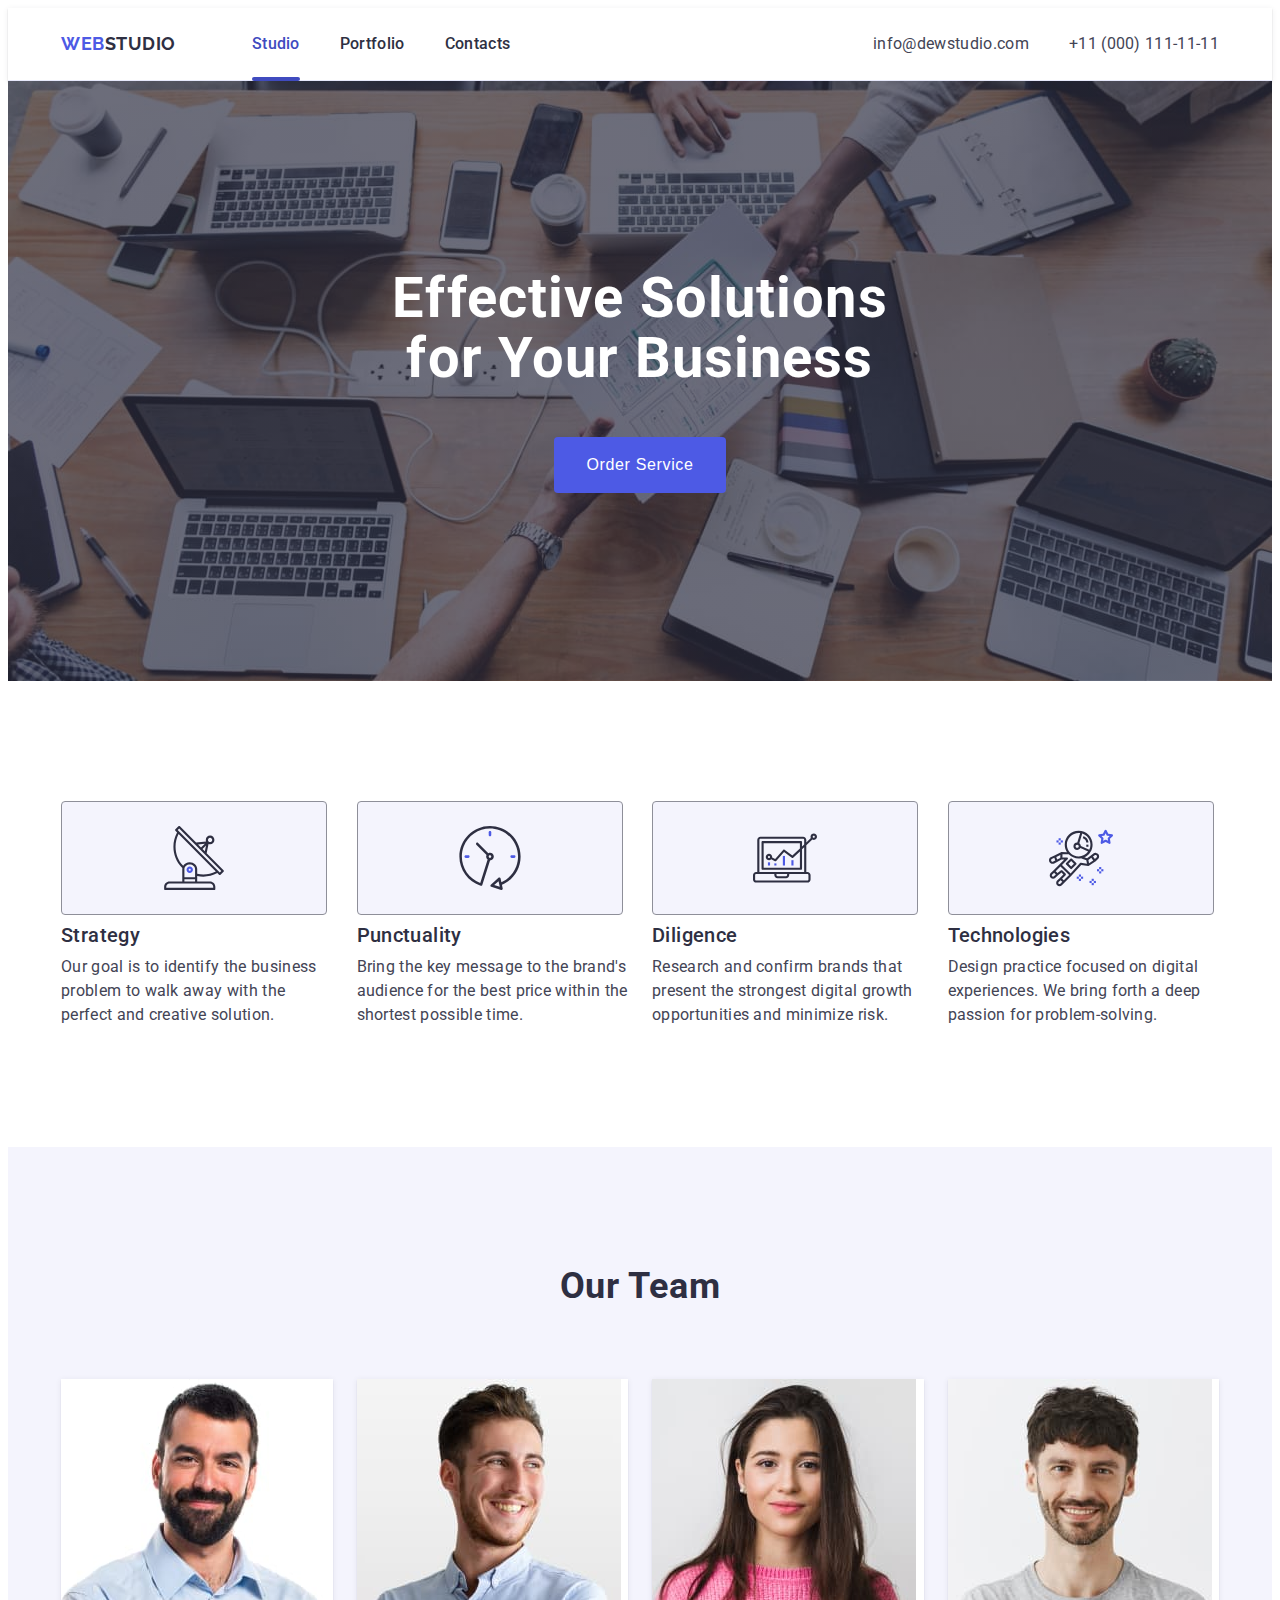
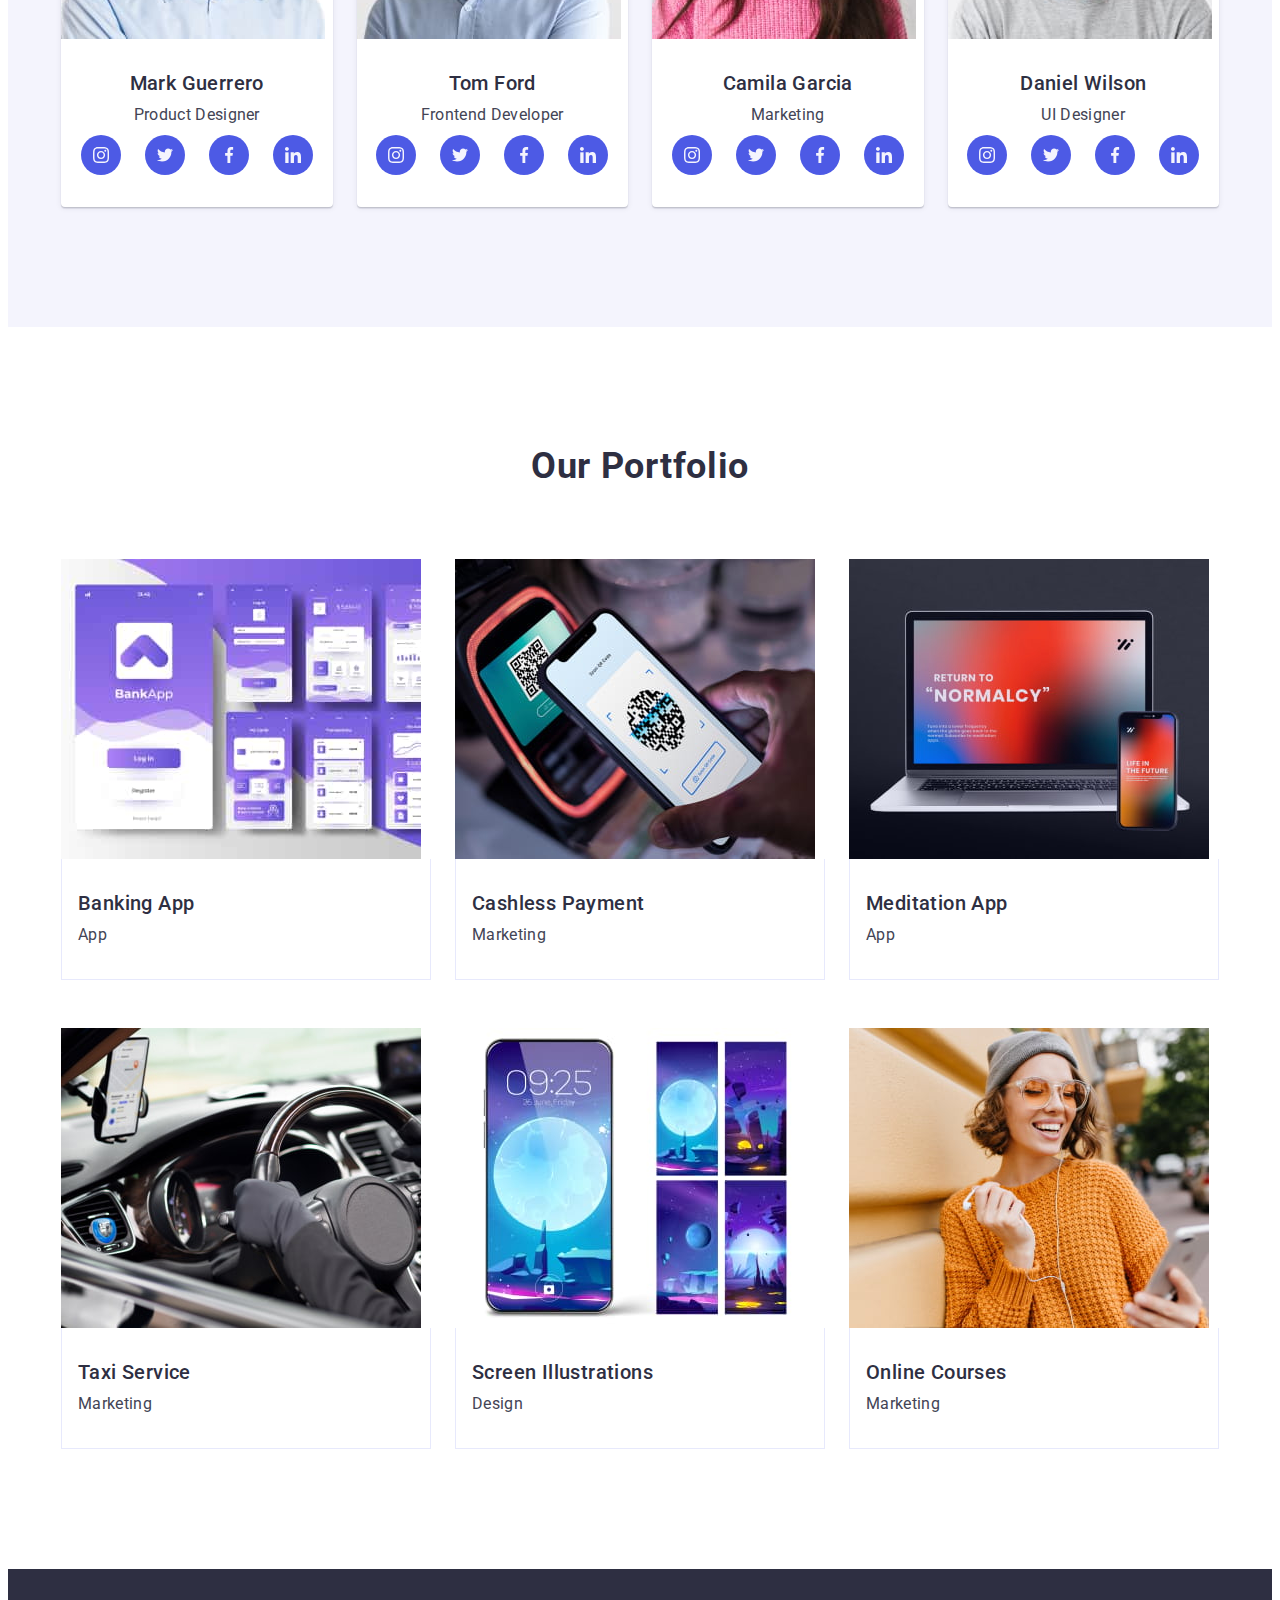
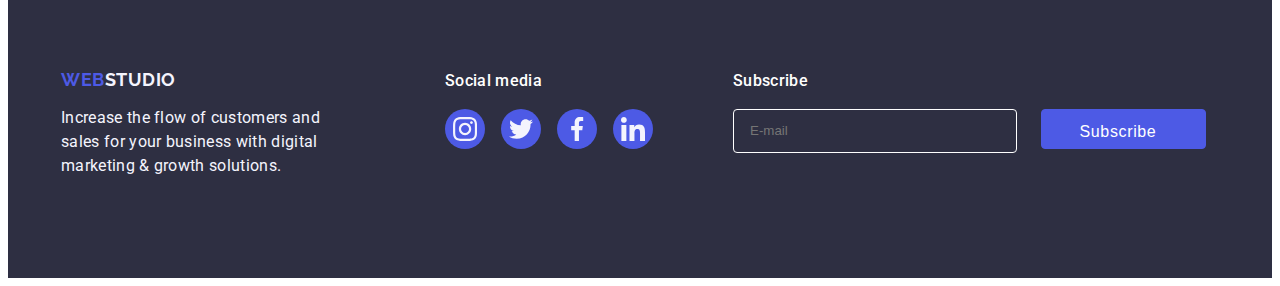
==== index.html @ d3259b43 "next commit" ====
<!DOCTYPE html>
<html lang="en">
  <head>
    <meta charset="UTF-8" />
    <meta name="viewport" content="width=device-width, initial-scale=1.0" />
    <title>goit-markup-hw-05</title>
    <link
      rel="stylesheet"
      href="https://cdnjs.cloudflare.com/ajax/libs/modern-normalize/3.0.0/modern-normalize.min.css"
      integrity="sha512-3axTZ/bKFZH5/qLFTl4U+mDbBDFW+5QO5L7D1HnOhlhJbcNDIVJxoNm6It77g0eUdzfKZlHirayqRC2qJaAOJw=="
      crossorigin="anonymous"
      referrerpolicy="no-referrer"
    />
    <link rel="stylesheet" href="./css/styles.css" />
    <link rel="preconnect" href="https://fonts.googleapis.com" />
    <link rel="preconnect" href="https://fonts.gstatic.com" crossorigin />
    <link
      href="https://fonts.googleapis.com/css2?family=Raleway:wght@700&family=Roboto:wght@400;500;700&display=swap"
      rel="stylesheet"
    />
  </head>
  <body>
    <!-- OPEN PAGE HEADER -->
    <header class="page-header">
      <div class="container header-container">
        <nav class="page-nav">
          <a class="logo header-logo" href="./index.html"
            >Web<span class="color-logo">Studio</span></a
          >
          <ul class="menu">
            <li class="menu-item">
              <a class="menu-link current" href="./index.html">Studio</a>
            </li>
            <li class="menu-item">
              <a class="menu-link" href="">Portfolio</a>
            </li>
            <li class="menu-item">
              <a class="menu-link" href="">Contacts</a>
            </li>
          </ul>
        </nav>
        <address class="page-contacts">
          <ul class="contacts-list">
            <li class="contact-item">
              <a class="contact-link" href="mailto:info@dewstudio.com"
                >info@dewstudio.com</a
              >
            </li>
            <li class="contact-item">
              <a class="contact-link" href="tel:+110001111111"
                >+11 (000) 111-11-11</a
              >
            </li>
          </ul>
        </address>
      </div>
    </header>
    <!-- CLOSE PAGE HEADER -->
    <main>
      <!-- OPEN HERO SECTION -->
      <section class="hero-section">
        <div class="container">
          <h1 class="main-title">Effective Solutions for Your Business</h1>
          <button type="button" class="order-button">Order Service</button>
        </div>
      </section>
      <!-- CLOSE HERO SECTION -->
      <!-- OPEN BENEFITS SECTION -->
      <section class="benefits-section">
        <div class="container benefits-container">
          <h2 class="section-title visually-hidden">Our Benefits</h2>
          <ul class="benefits-list">
            <li class="benefits-list-item">
              <div class="icon-box">
                <svg class="benefits-icon" width="64" height="64">
                  <use href="./images/icons.svg#icon-antenna-1"></use>
                </svg>
              </div>
              <h3 class="benefits-list-title">Strategy</h3>
              <p class="benefits-list-text">
                Our goal is to identify the business problem to walk away with
                the perfect and creative solution.
              </p>
            </li>
            <li class="benefits-list-item">
              <div class="icon-box">
                <svg class="benefits-icon" width="64" height="64">
                  <use href="./images/icons.svg#icon-clock-1"></use>
                </svg>
              </div>
              <h3 class="benefits-list-title">Punctuality</h3>
              <p class="benefits-list-text">
                Bring the key message to the brand's audience for the best price
                within the shortest possible time.
              </p>
            </li>
            <li class="benefits-list-item">
              <div class="icon-box">
                <svg class="benefits-icon" width="64" height="64">
                  <use href="./images/icons.svg#icon-diagram-1"></use>
                </svg>
              </div>
              <h3 class="benefits-list-title">Diligence</h3>
              <p class="benefits-list-text">
                Research and confirm brands that present the strongest digital
                growth opportunities and minimize risk.
              </p>
            </li>
            <li class="benefits-list-item">
              <div class="icon-box">
                <svg class="benefits-icon" width="64" height="64">
                  <use href="./images/icons.svg#icon-astronaut-1"></use>
                </svg>
              </div>
              <h3 class="benefits-list-title">Technologies</h3>
              <p class="benefits-list-text">
                Design practice focused on digital experiences. We bring forth a
                deep passion for problem-solving.
              </p>
            </li>
          </ul>
        </div>
      </section>
      <!-- CLOSE BENEFITS SECTION -->
      <!-- OPEN TEAM SECTION -->
      <section class="team-section">
        <div class="container">
          <h2 class="section-title team-section-title">Our Team</h2>
          <ul class="team-member-list">
            <li class="team-member-item">
              <img
                class="team-member-photo"
                src="./images/team/mark-guerrero.jpg"
                width="264"
                height="260"
                alt="Mark Guerrero - Product Designer"
              />
              <div class="team-member-card">
                <h3 class="team-member-name">Mark Guerrero</h3>
                <p class="team-member-description">Product Designer</p>
                <ul class="social-list">
                  <li class="social-list-item">
                    <a class="social-list-link" href="">
                      <svg class="icon" width="16" height="16">
                        <use href="./images/icons.svg#icon-instagram-2"></use>
                      </svg>
                    </a>
                  </li>
                  <li class="social-list-item">
                    <a class="social-list-link" href="">
                      <svg class="icon" width="16" height="16">
                        <use href="./images/icons.svg#icon-twitter-1"></use>
                      </svg>
                    </a>
                  </li>
                  <li class="social-list-item">
                    <a class="social-list-link" href="">
                      <svg class="icon" width="16" height="16">
                        <use href="./images/icons.svg#icon-facebook-1"></use>
                      </svg>
                    </a>
                  </li>
                  <li class="social-list-item">
                    <a class="social-list-link" href="">
                      <svg class="icon" width="16" height="16">
                        <use href="./images/icons.svg#icon-linkedin-1"></use>
                      </svg>
                    </a>
                  </li>
                </ul>
              </div>
            </li>
            <li class="team-member-item">
              <img
                class="team-member-photo"
                src="./images/team/tom-ford.jpg"
                width="264"
                height="260"
                alt="Tom Ford - Frontend Developer"
              />
              <div class="team-member-card">
                <h3 class="team-member-name">Tom Ford</h3>
                <p class="team-member-description">Frontend Developer</p>
                <ul class="social-list">
                  <li class="social-list-item">
                    <a class="social-list-link" href="">
                      <svg class="icon" width="16" height="16">
                        <use href="./images/icons.svg#icon-instagram-2"></use>
                      </svg>
                    </a>
                  </li>
                  <li class="social-list-item">
                    <a class="social-list-link" href="">
                      <svg class="icon" width="16" height="16">
                        <use href="./images/icons.svg#icon-twitter-1"></use>
                      </svg>
                    </a>
                  </li>
                  <li class="social-list-item">
                    <a class="social-list-link" href="">
                      <svg class="icon" width="16" height="16">
                        <use href="./images/icons.svg#icon-facebook-1"></use>
                      </svg>
                    </a>
                  </li>
                  <li class="social-list-item">
                    <a class="social-list-link" href="">
                      <svg class="icon" width="16" height="16">
                        <use href="./images/icons.svg#icon-linkedin-1"></use>
                      </svg>
                    </a>
                  </li>
                </ul>
              </div>
            </li>
            <li class="team-member-item">
              <img
                class="team-member-photo"
                src="./images/team/camila-garcia.jpg"
                width="264"
                height="260"
                alt="Camila Garcia - Marketing"
              />
              <div class="team-member-card">
                <h3 class="team-member-name">Camila Garcia</h3>
                <p class="team-member-description">Marketing</p>
                <ul class="social-list">
                  <li class="social-list-item">
                    <a class="social-list-link" href="">
                      <svg class="icon" width="16" height="16">
                        <use href="./images/icons.svg#icon-instagram-2"></use>
                      </svg>
                    </a>
                  </li>
                  <li class="social-list-item">
                    <a class="social-list-link" href="">
                      <svg class="icon" width="16" height="16">
                        <use href="./images/icons.svg#icon-twitter-1"></use>
                      </svg>
                    </a>
                  </li>
                  <li class="social-list-item">
                    <a class="social-list-link" href="">
                      <svg class="icon" width="16" height="16">
                        <use href="./images/icons.svg#icon-facebook-1"></use>
                      </svg>
                    </a>
                  </li>
                  <li class="social-list-item">
                    <a class="social-list-link" href="">
                      <svg class="icon" width="16" height="16">
                        <use href="./images/icons.svg#icon-linkedin-1"></use>
                      </svg>
                    </a>
                  </li>
                </ul>
              </div>
            </li>
            <li class="team-member-item">
              <img
                class="team-member-photo"
                src="./images/team/daniel-wilson.jpg"
                width="264"
                height="260"
                alt="Daniel Wilson - UI Designer"
              />
              <div class="team-member-card">
                <h3 class="team-member-name">Daniel Wilson</h3>
                <p class="team-member-description">UI Designer</p>
                <ul class="social-list">
                  <li class="social-list-item">
                    <a class="social-list-link" href="">
                      <svg class="icon" width="16" height="16">
                        <use href="./images/icons.svg#icon-instagram-2"></use>
                      </svg>
                    </a>
                  </li>
                  <li class="social-list-item">
                    <a class="social-list-link" href="">
                      <svg class="icon" width="16" height="16">
                        <use href="./images/icons.svg#icon-twitter-1"></use>
                      </svg>
                    </a>
                  </li>
                  <li class="social-list-item">
                    <a class="social-list-link" href="">
                      <svg class="icon" width="16" height="16">
                        <use href="./images/icons.svg#icon-facebook-1"></use>
                      </svg>
                    </a>
                  </li>
                  <li class="social-list-item">
                    <a class="social-list-link" href="">
                      <svg class="icon" width="16" height="16">
                        <use href="./images/icons.svg#icon-linkedin-1"></use>
                      </svg>
                    </a>
                  </li>
                </ul>
              </div>
            </li>
          </ul>
        </div>
      </section>
      <!-- CLOSE TEAM SECTION -->
      <!-- OPEN PORTFOLIO SECTION -->
      <section class="portfolio-section">
        <div class="container">
          <h2 class="section-title portfolio-title">Our Portfolio</h2>
          <ul class="portfolio-list">
            <li class="porfolio-list-item">
              <div class="portfolio-image">
                <img
                  class="portfolio-list-image"
                  src="./images/portfolio/banking-app.jpg"
                  width="360"
                  height="300"
                  alt="Banking App"
                />
                <p class="portfolio-overlay">
                  14 Stylish and User-Friendly App Design Concepts · Task
                  Manager App · Calorie Tracker App · Exotic Fruit Ecommerce App
                  · Cloud Storage App
                </p>
              </div>
              <div class="portfolio-card">
                <h3 class="portfolio-item-title">Banking App</h3>
                <p class="portfolio-text">App</p>
              </div>
            </li>
            <li class="porfolio-list-item">
              <div class="portfolio-image">
                <img
                  class="portfolio-list-image"
                  src="./images/portfolio/cashless-payment.jpg"
                  width="360"
                  height="300"
                  alt="Cashless Payment"
                />
                <p class="portfolio-overlay">
                  14 Stylish and User-Friendly App Design Concepts · Task
                  Manager App · Calorie Tracker App · Exotic Fruit Ecommerce App
                  · Cloud Storage App
                </p>
              </div>
              <div class="portfolio-card">
                <h3 class="portfolio-item-title">Cashless Payment</h3>
                <p class="portfolio-text">Marketing</p>
              </div>
            </li>
            <li class="porfolio-list-item">
              <div class="portfolio-image">
                <img
                  class="portfolio-list-image"
                  src="./images/portfolio/meditation-app.jpg"
                  width="360"
                  height="300"
                  alt="Meditation App"
                />
                <p class="portfolio-overlay">
                  14 Stylish and User-Friendly App Design Concepts · Task
                  Manager App · Calorie Tracker App · Exotic Fruit Ecommerce App
                  · Cloud Storage App
                </p>
              </div>
              <div class="portfolio-card">
                <h3 class="portfolio-item-title">Meditation App</h3>
                <p class="portfolio-text">App</p>
              </div>
            </li>
            <li class="porfolio-list-item">
              <div class="portfolio-image">
                <img
                  class="portfolio-list-image"
                  src="./images/portfolio/taxi-service.jpg"
                  width="360"
                  height="300"
                  alt="Taxi Service"
                />
                <p class="portfolio-overlay">
                  14 Stylish and User-Friendly App Design Concepts · Task
                  Manager App · Calorie Tracker App · Exotic Fruit Ecommerce App
                  · Cloud Storage App
                </p>
              </div>
              <div class="portfolio-card">
                <h3 class="portfolio-item-title">Taxi Service</h3>
                <p class="portfolio-text">Marketing</p>
              </div>
            </li>
            <li class="porfolio-list-item">
              <div class="portfolio-image">
                <img
                  class="portfolio-list-image"
                  src="./images/portfolio/screen-illustrations.jpg"
                  width="360"
                  height="300"
                  alt="Screen Illustrations"
                />
                <p class="portfolio-overlay">
                  14 Stylish and User-Friendly App Design Concepts · Task
                  Manager App · Calorie Tracker App · Exotic Fruit Ecommerce App
                  · Cloud Storage App
                </p>
              </div>
              <div class="portfolio-card">
                <h3 class="portfolio-item-title">Screen Illustrations</h3>
                <p class="portfolio-text">Design</p>
              </div>
            </li>
            <li class="porfolio-list-item">
              <div class="portfolio-image">
                <img
                  class="portfolio-list-image"
                  src="./images/portfolio/online-courses.jpg"
                  width="360"
                  height="300"
                  alt="Online Courses"
                />
                <p class="portfolio-overlay">
                  14 Stylish and User-Friendly App Design Concepts · Task
                  Manager App · Calorie Tracker App · Exotic Fruit Ecommerce App
                  · Cloud Storage App
                </p>
              </div>
              <div class="portfolio-card">
                <h3 class="portfolio-item-title">Online Courses</h3>
                <p class="portfolio-text">Marketing</p>
              </div>
            </li>
          </ul>
        </div>
      </section>
      <!-- CLOSE PORTFOLIO SECTION -->
    </main>
    <!-- OPEN FOOTER -->
    <footer class="page-footer">
      <div class="container footer-container">
        <div class="footer-logo-box">
          <a class="footer-logo" href="./index.html"
            >Web<span class="footer-color-logo">Studio</span>
          </a>
          <p class="page-footer-text">
            Increase the flow of customers and sales for your business with
            digital marketing & growth solutions.
          </p>
        </div>
        <div class="footer-social-media">
          <p class="page-footer-social-text">Social media</p>
          <ul class="footer-media-list">
            <li class="footer-media-item">
              <a class="footer-media-link" href="#">
                <svg class="footer-icon" width="24" height="24">
                  <use href="./images/icons.svg#icon-instagram-2"></use>
                </svg>
              </a>
            </li>
            <li class="footer-media-item">
              <a class="footer-media-link" href="#"
                ><svg class="footer-icon" width="24" height="24">
                  <use href="./images/icons.svg#icon-twitter-1"></use>
                </svg>
              </a>
            </li>
            <li class="footer-media-item">
              <a class="footer-media-link" href="#">
                <svg class="footer-icon" width="24" height="24">
                  <use href="./images/icons.svg#icon-facebook-1"></use>
                </svg>
              </a>
            </li>
            <li class="footer-media-item">
              <a class="footer-media-link" href="#">
                <svg class="footer-icon" width="24" height="24">
                  <use href="./images/icons.svg#icon-linkedin-1"></use>
                </svg>
              </a>
            </li>
          </ul>
        </div>
        <div class="footer-subscribe-form">
          <p class="page-footer-social-text">Subscribe</p>
          <form class="footer-form">
            <input
              class="footer-form-input"
              id="user-email"
              type="email"
              placeholder="E-mail"
              required
              name="footer-user-email"
              type="email"
            />
            <div class="footer-form-button-wraper">
              <button class="footer-form-button" type="submit">Subscribe
                <svg class="subscribe-icon" width="24" height="24"></svg>
                  <use href="./images/icons.svg#icon-telegram"></use>
                </svg>
              </button>
            </div>
          </form>
        </div>
      </div>
    </footer>
    <!-- CLOSE FOOTER -->
    <!-- MODAL WINDOWS -->
     <div class="modal-backdrop">
      <div class="modal">
        <button class="modal-close-btn" type="button">
          <svg class="modal-close-icon" width="8" height="8">
            <use href="./images/icons.svg#icon-close"></use>
          </svg>
        </button>
        <p class="modal-slogan">
          Leave your contacts and we will call you back
        </p>
        <form class="order-form">
          <div class="order-form-field-wrapper">
            <label class="order-form-field-label" for="user-name">Name</label>
            <div class="order-form-input-wrapper">
              <input
                class="order-form-input"
                id="user-name"
                name="user-name"
                type="text"
                required
              />
              <svg class="order-form-input-icon" width="24" height="24">
                <use href="./images/icons.svg#icon-person"></use>
              </svg>
            </div>
          </div>
          <div class="order-form-field-wrapper">
            <label class="order-form-field-label" for="user-email">
              Email
            </label>
            <div class="order-form-input-wrapper">
              <input
                class="order-form-input"
                id="user-email"
                name="user-email"
                type="email"
              />
              <svg class="order-form-input-icon" width="24" height="24">
                <use href="./images/icons.svg#icon-email"></use>
              </svg>
            </div>
          </div>
          <div class="order-form-field-wrapper">
            <label class="order-form-field-label" for="user-phone">
              Phone number
            </label>
            <div class="order-form-input-wrapper">
              <input
                class="order-form-input"
                id="user-phone"
                name="user-phone"
                type="tel"
              />
              <svg class="order-form-input-icon" width="24" height="24">
                <use href="./images/icons.svg#icon-phone"></use>
              </svg>
            </div>
          </div>
          <div class="order-form-field-wrapper">
            <label class="order-form-field-label" for="user-comment">
              Comment
            </label>
            <textarea
              class="order-form-comment"
              name="user-comment"
              id="user-comment"
              placeholder="Text input"
              required
            ></textarea>
          </div>
          <div class="order-form-checkbox-wrapper">
            <input
              class="order-form-checkbox visually-hidden"
              id="privacy-policy"
              type="checkbox"
              name="privacy-policy"
              value="true"
              required
            />
            <label class="order-form-checkbox-label" for="privacy-policy">
              <span class="order-form-custom-checkbox">
                <svg class="order-form-checkbox-icon" width="10" height="10">
                  <use href="./images/icons.svg#icon-click"></use>
                </svg>
              </span>
              I accept the terms and conditions of the
              <a class="order-form-policy-link" href="">
                Privacy Policy
              </a>
            </label>
          </div>
          <button class="order-form-submit-btn" type="submit">Send</button>
        </form>
      </div>
    </div>
    <!-- /MODAL WINDOWS -->
  </body>
</html>
---- css/styles.css ----
/* ============= COMON STYLES ============= */

body {
  font-family: 'Roboto', sans-serif;
  color: #434455;
  background-color: #fff;
}

/* reset */

ul,
ol {
  list-style-type: none;
  margin: 0;
  padding: 0;
}

h1,
h2,
h3,
h4,
h5,
h6,
p {
  margin: 0;
}

a {
  text-decoration: none;
}

img {
  display: block;
}

/* common */

.container {
  max-width: 1158px;
  padding: 0 15px;
  margin: 0 auto;
}

.visually-hidden {
  position: absolute;
  width: 1px;
  height: 1px;
  margin: -1px;
  border: 0;
  padding: 0;

  white-space: nowrap;
  clip-path: inset(100%);
  clip: rect(0 0 0 0);
  overflow: hidden;
}

/* ============= /COMON STYLES ============= */

/* ============= HEADER STYLES ============= */

.page-header {
  border-bottom: 1px solid #e7e9fc;
  box-shadow: 0px 2px 1px rgba(46, 47, 66, 0.08),
    0px 1px 1px rgba(46, 47, 66, 0.16), 0px 1px 6px rgba(46, 47, 66, 0.08);
}

.header-container {
  display: flex;
  align-items: center;
}

.page-nav {
  display: flex;
  align-items: center;
}

.menu {
  display: flex;
  align-items: center;
  gap: 40px;
}

.header-logo {
  padding: 24px 0;
  margin-right: 76px;
  font-family: 'Raleway', sans-serif;
  font-weight: 700;
  font-size: 18px;
  line-height: 1.17;
  letter-spacing: 0.03em;
  text-transform: uppercase;
  color: #4d5ae5;
}

.color-logo {
  color: #2e2f42;
}

.menu-link {
  display: block;
  padding: 24px 0;
  font-weight: 500;
  font-size: 16px;
  line-height: 1.5;
  letter-spacing: 0.02em;
  color: #2e2f42;
  transition: color 250ms cubic-bezier(0.4, 0, 0.2, 1);
}

.menu-link:hover,
.menu-link:focus {
  color: #404bbf;
}

.menu-link.current {
  position: relative;
  color: #404bbf;
}

.menu-link.current::after {
  position: absolute;
  content: '';
  width: 100%;
  left: 0;
  bottom: -1px;
  height: 4px;
  background-color: #404bbf;
  border-radius: 2px;
}

.page-contacts {
  font-style: normal;
  margin-left: auto;
}

.contacts-list {
  display: flex;
  align-items: center;
  gap: 40px;
}

.contact-link {
  display: block;
  padding: 24px 0;
  font-weight: 400;
  font-size: 16px;
  line-height: 1.5;
  letter-spacing: 0.02em;
  color: #434455;
  transition: color 250ms cubic-bezier(0.4, 0, 0.2, 1);
}

.contact-link:hover,
.contact-link:focus {
  color: #404bbf;
}
/* ============= /HEADER STYLES ============= */

/* ============= HERO SECTION STYLES ============= */
.hero-section {
  max-width: 1440px;
  margin-left: auto;
  margin-right: auto;
  padding: 188px 0px;
  background-color: #2e2f42;
  background-image: linear-gradient(
      to bottom,
      rgba(46, 47, 66, 0.7),
      rgba(46, 47, 66, 0.7)
    ),
    url(../images/bg/people-office.jpg);
  background-repeat: no-repeat;
  background-position: center;
  background-size: cover;
}

.main-title {
  margin: 0 auto 48px auto;
  max-width: 496px;
  font-weight: 700;
  font-size: 56px;
  line-height: 1.07;
  letter-spacing: 0.02em;
  text-align: center;
  color: #ffffff;
}

.order-button {
  min-width: 169px;
  height: 56px;
  display: block;
  margin-left: auto;
  margin-right: auto;
  border: none;
  border-radius: 4px;
  padding: 16px 32px;
  background-color: #4d5ae5;
  font-weight: 500;
  font-size: 16px;
  line-height: 1.5;
  letter-spacing: 0.04em;
  color: #ffffff;
  cursor: pointer;
  transition: background-color 250ms cubic-bezier(0.4, 0, 0.2, 1);
}

.order-button:hover,
.order-button:focus {
  background-color: #404bbf;
}
/* ============= /HERO SECTION STYLES ============= */
/* =============  BENEFITS SECTION STYLES ============= */
.benefits-section {
  padding-top: 120px;
  padding-bottom: 120px;
}

.section-title {
  font-weight: 700;
  font-size: 36px;
  line-height: 1.11;
  letter-spacing: 0.02em;
  text-align: center;
  color: #2e2f42;
  text-transform: capitalize;
}

.benefits-list {
  display: flex;
  gap: 24px;
}

.benefits-list-item {
  background-color: #ffffff;
  width: calc((100% - 3 * 24px) / 4);
}

.icon-box {
  display: flex;
  align-items: center;
  justify-content: center;
  margin-bottom: 8px;
  border: 1px solid #8e8f99;
  border-radius: 4px;
  width: 264px;
  height: 112px;
  background: #f4f4fd;
}

.benefits-list-title {
  margin-bottom: 8px;
  font-weight: 500;
  font-size: 20px;
  line-height: 1.2;
  letter-spacing: 0.02em;
  color: #2e2f42;
}

.benefits-list-text {
  font-weight: 400;
  font-size: 16px;
  line-height: 1.5;
  letter-spacing: 0.02em;
  color: #434455;
}
/* ============= /BENEFITS SECTION STYLES ============= */

/* ============= TEAM SECTION STYLES ============= */

.team-section {
  padding: 120px 0;
  background-color: #f4f4fd;
}

.team-section-title {
  margin-bottom: 72px;
}

.team-member-list {
  display: flex;
  gap: 24px;
}

.team-member-item {
  width: calc((100% - 3 * 24px) / 4);
  background-color: #ffffff;
  border-radius: 0px 0px 4px 4px;
  box-shadow: 0px 1px 6px rgba(46, 47, 66, 0.08),
    0px 1px 1px rgba(46, 47, 66, 0.16), 0px 2px 1px rgba(46, 47, 66, 0.08);
}

.team-member-card {
  padding: 32px 0;
}

.team-member-name {
  margin-bottom: 8px;
  font-weight: 500;
  font-size: 20px;
  line-height: 1.2;
  letter-spacing: 0.02em;
  text-align: center;
  color: #2e2f42;
  text-transform: capitalize;
}

.team-member-description {
  margin-bottom: 8px;
  font-weight: 400;
  font-size: 16px;
  line-height: 1.5;
  letter-spacing: 0.02em;
  text-align: center;
  color: #434455;
}

.social-list {
  display: flex;
  justify-content: center;
  gap: 24px;
}

.icon {
  fill: #f4f4fd;
}

.social-list-link {
  display: flex;
  align-items: center;
  justify-content: center;
  width: 40px;
  height: 40px;
  border-radius: 50%;
  background-color: #4d5ae5;
  fill: #fff;
  transition: background-color 250ms cubic-bezier(0.4, 0, 0.2, 1);
}

.social-list-link:hover,
.social-list-link:focus {
  background-color: #404bbf;
}

/* ============= /TEAM SECTION STYLES ============= */

/* ============= PORTFOLIO SECTION STYLES ============= */

.portfolio-section {
  padding-top: 120px;
  padding-bottom: 120px;
}

.portfolio-title {
  margin-bottom: 72px;
}

.portfolio-list {
  display: flex;
  flex-wrap: wrap;
  column-gap: 24px;
  row-gap: 48px;
}

.porfolio-list-item {
  width: calc((100% - 48px) / 3);
  transition: box-shadow 250ms cubic-bezier(0.4, 0, 0.2, 1);
}

.porfolio-list-item:hover,
.porfolio-list-item:focus {
  box-shadow: 0px 1px 6px rgba(46, 47, 66, 0.08),
    0px 1px 1px rgba(46, 47, 66, 0.16), 0px 2px 1px rgba(46, 47, 66, 0.08);
}

.portfolio-image {
  position: relative;
  overflow: hidden;
}

.portfolio-overlay {
  position: absolute;
  top: 0;
  width: 100%;
  height: 100%;
  overflow: auto;
  padding: 40px 32px;
  font-size: 16px;
  line-height: 1.5;
  letter-spacing: 0.02em;
  color: #f4f4fd;
  background-color: #4d5ae5;
  transform: translateY(100%);
  transition: transform 250ms cubic-bezier(0.4, 0, 0.2, 1);
}

.porfolio-list-item:hover .portfolio-overlay {
  transform: translateY(0%);
}

.portfolio-card {
  padding: 32px 16px;
  border: 1px solid #e7e9fc;
  border-top: none;
}

.portfolio-item-title {
  margin-bottom: 8px;
  font-weight: 500;
  font-size: 20px;
  line-height: 1.2;
  letter-spacing: 0.02em;
  color: #2e2f42;
  text-transform: capitalize;
}

.portfolio-text {
  font-weight: 400;
  font-size: 16px;
  line-height: 1.5;
  letter-spacing: 0.02em;
  color: #434455;
}
/* ============= /PORTFOLIO SECTION STYLES ============= */

/* ============= FOOTER STYLES ============= */

.page-footer {
  padding: 100px 0;
  background-color: #2e2f42;
}
.footer-container {
  display: flex;
  align-items: baseline;
}

.footer-logo-box {
  margin-right: 120px;
}

.footer-logo {
  display: block;
  margin-bottom: 16px;
  font-family: 'Raleway', sans-serif;
  font-weight: 700;
  font-size: 18px;
  line-height: 1.17;
  letter-spacing: 0.03em;
  text-transform: uppercase;
  color: #4d5ae5;
}

.footer-color-logo {
  color: #f4f4fd;
}

.page-footer-text {
  max-width: 264px;
  font-weight: 400;
  font-size: 16px;
  line-height: 1.5;
  letter-spacing: 0.02em;
  color: #f4f4fd;
}

.page-footer-social-text {
  font-weight: 500;
  font-size: 16px;
  line-height: 1.5;
  letter-spacing: 0.02em;
  margin-bottom: 16px;
  color: #ffffff;
}

.footer-media-list {
  display: flex;
  align-items: center;
  gap: 16px;
  margin-top: 16px;
}

.footer-media-item {
  width: 40px;
  height: 40px;
}

.footer-media-link {
  display: flex;
  align-items: center;
  justify-content: center;
  width: 100%;
  height: 100%;
  border-radius: 50%;
  background-color: #4d5ae5;
  transition: background-color 250ms cubic-bezier(0.4, 0, 0.2, 1);
}

.footer-media-link:hover,
.footer-media-link:focus {
  background-color: #31d0aa;
}

.footer-icon {
  fill: #f4f4fd;
}

.footer-subscribe-form {
  margin-left: 80px;
}

.footer-form {
  display: flex;
}

.footer-form-input {
  border: 1px solid #fff;
  margin-right: 24px;
  border-radius: 4px;
  padding-left: 16px;
  width: 264px;
  height: 40px;
  color: #ffffff;
  background-color: transparent;
}

.footer-form-button {
  border: 1px solid #4d5ae5;
  border-radius: 4px;
  background: #4d5ae5;
  font-weight: 500;
  font-size: 16px;
  line-height: 1.5;
  letter-spacing: 0.04em;
  color: #fff;
  padding-left: 24px;
  min-width: 165px;
  height: 40px;
}

.subscribe-icon {
  fill: #ffffff;
}

/* ============= /FOOTER STYLES ============= */

/* ============= MODAL WINDOWS STYLES ============= */
.modal-backdrop {
  position: fixed;
  top: 0;
  left: 0;
  z-index: 999999;
  display: flex;
  justify-content: center;
  align-items: center;
  width: 100%;
  height: 100%;
  background-color: rgba(46, 47, 66, 0.4);

  opacity: 0;
  visibility: hidden;
  pointer-events: none;
  transition: opacity 250ms cubic-bezier(0.4, 0, 0.2, 1),
  visibility 250ms cubic-bezier(0.4, 0, 0.2, 1);
}

.modal-backdrop.is-open {
  opacity: 1;
  visibility: visible;
  pointer-events: auto;
}

.modal {
  position: absolute;
  top: 50%;
  left: 50%;
  transform: translate(-50%, -50%);
  width: 408px;
  min-height: 584px;
  padding: 72px 24px 24px 24px;
  border-radius: 4px;
  background: #fcfcfc;
  box-shadow: 0 1px 1px 0 rgba(0, 0, 0, 0.14), 0 1px 3px 0 rgba(0, 0, 0, 0.12),
    0 2px 1px 0 rgba(0, 0, 0, 0.2);
}

.modal-close-btn {
  position: absolute;
  top: 24px;
  right: 24px;
  width: 24px;
  height: 24px;
  border: rgba(0, 0, 0, 0.1);
  border-radius: 100%;
  fill: #111111;
  stroke-width: 1px;
  padding: 0;
  line-height: 0;
  transition: stroke 250ms cubic-bezier(0.4, 0, 0.2, 1);
}

.modal-close-btn:hover,
.modal-close-btn:focus {
  stroke: #4d5ae5;
}

.modal-slogan {
  max-width: 360px;
  font-weight: 500;
  font-size: 16px;
  line-height: 1.5;
  letter-spacing: 0.02em;
  margin-bottom: 16px;
  text-align: center;
}

.order-form-field-wrapper {
  margin-bottom: 18px;
}

.order-form-field-label {
  display: block;
  font-weight: 400;
  font-size: 12px;
  line-height: 1, 17;
  letter-spacing: 0.04em;
  color: #8e8f99;
  margin-bottom: 8px;
}

.order-form-input-wrapper {
  position: relative;
}

.order-form-input {
  width: 100%;
  height: 40px;
  font-size: 18px;
  letter-spacing: -0.02em;
  color: #111111;
  border: 1px solid rgba(46, 47, 66, 0.4);
  border-radius: 4px;
  background-color: transparent;
  padding-left: 38px;
  transition: border-color 250ms cubic-bezier(0.4, 0, 0.2, 1);
}

.order-form-input:focus {
  outline: none;
  border-color: #4d5ae5;
}

.order-form-input-icon {
  position: absolute;
  top: 50%;
  left: 16px;
  transform: translateY(-50%);
  fill: #2e2f42;
  transition: fill 250ms cubic-bezier(0.4, 0, 0.2, 1);
}

.order-form-input:focus + .order-form-input-icon {
  fill: #4d5ae5;
}

.order-form-comment {
  width: 100%;
  height: 137px;
  font-size: 18px;
  letter-spacing: -0.02em;
  color: #111111;
  border: 1px solid rgba(17, 17, 17, 0.05);
  border-radius: 13px;
  background-color: transparent;
  padding: 8px 16px;
  resize: none;
  transition: border-color 250ms cubic-bezier(0.4, 0, 0.2, 1);
}

.order-form-comment::placeholder {
font-size: 12px;
line-height: 1.17;
letter-spacing: 0.04em;
color: rgba(46, 47, 66, 0.4);
}

.order-form-comment:focus {
  outline: none;
  border-color: #4d5ae5;
}

.order-form-checkbox-wrapper {
  margin-bottom: 40px;
}

.order-form-checkbox-label {
  font-size: 14px;
  letter-spacing: -0.02em;
  color: rgba(142, 143, 153, 1);
}

.order-form-checkbox:checked
  + .order-form-checkbox-label
  > .order-form-custom-checkbox {
  background-color: #4d5ae5;
  border-color: #4d5ae5;
  fill: #ffffff;
}

.order-form-checkbox:focus
  + .order-form-checkbox-label
  > .order-form-custom-checkbox {
  border-color: #4d5ae5;
}

.order-form-custom-checkbox {
  display: inline-flex;
  justify-content: center;
  align-items: center;
  width: 20px;
  height: 20px;
  border-radius: 6px;
  border: 1px solid rgba(17, 17, 17, 0.14);
  cursor: pointer;
  fill: none;
  margin-right: 12px;
}

.order-form-policy-link {
  text-decoration: underline;
  color: #4d5ae5;
}

.order-form-submit-btn {
  display: block;
  min-width: 169px;
  height: 56px;
  border-radius: 4px;
  margin-left: auto;
  margin-right: auto;
  padding: 16px 32px;
  font-weight: 600;
  font-size: 14px;
  background-color: #4d5ae5;
  color: #ffffff;
  transition: color 250ms linear, background-color 250ms linear;
}

.order-form-submit-btn:hover,
.order-form-submit-btn:focus {
  color: #ffffff;
  background-color: #404bbf;
  cursor: pointer;
}
/* ============= /MODAL WINDOWS STYLES ============= */
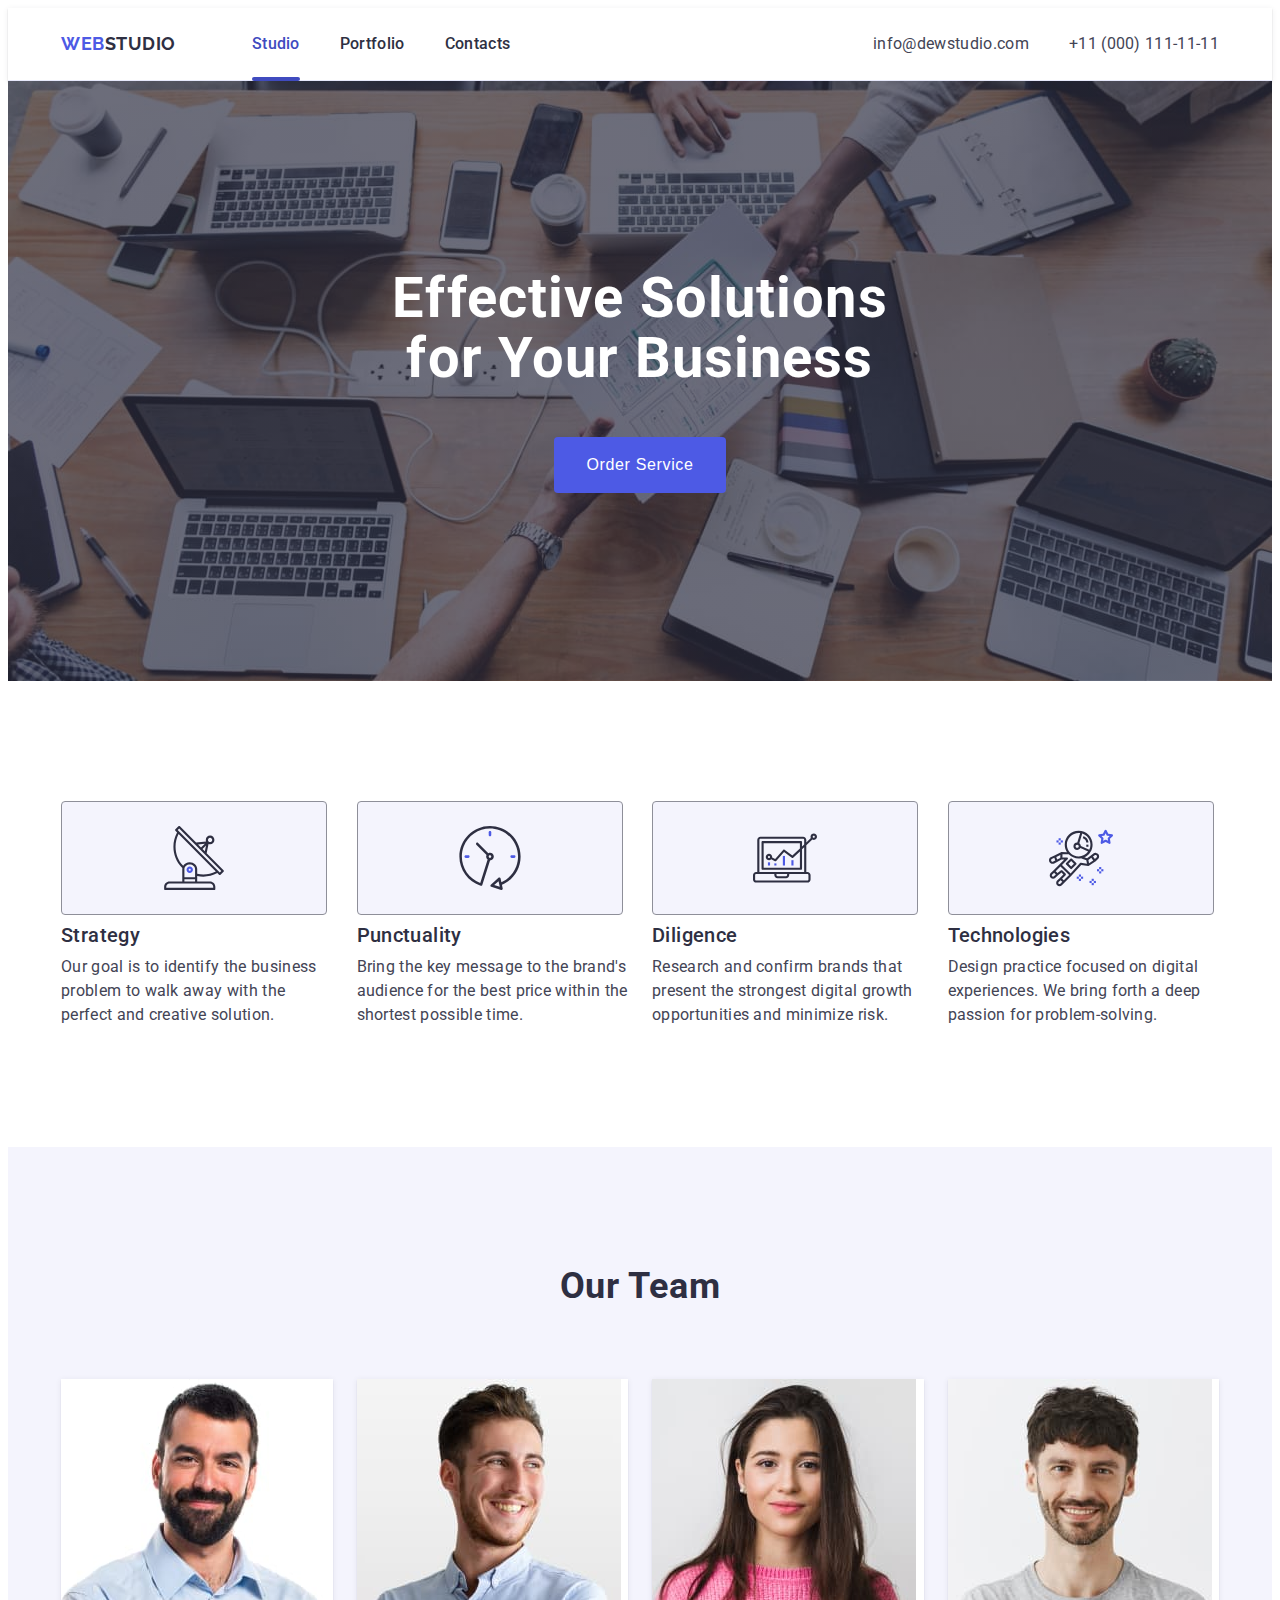
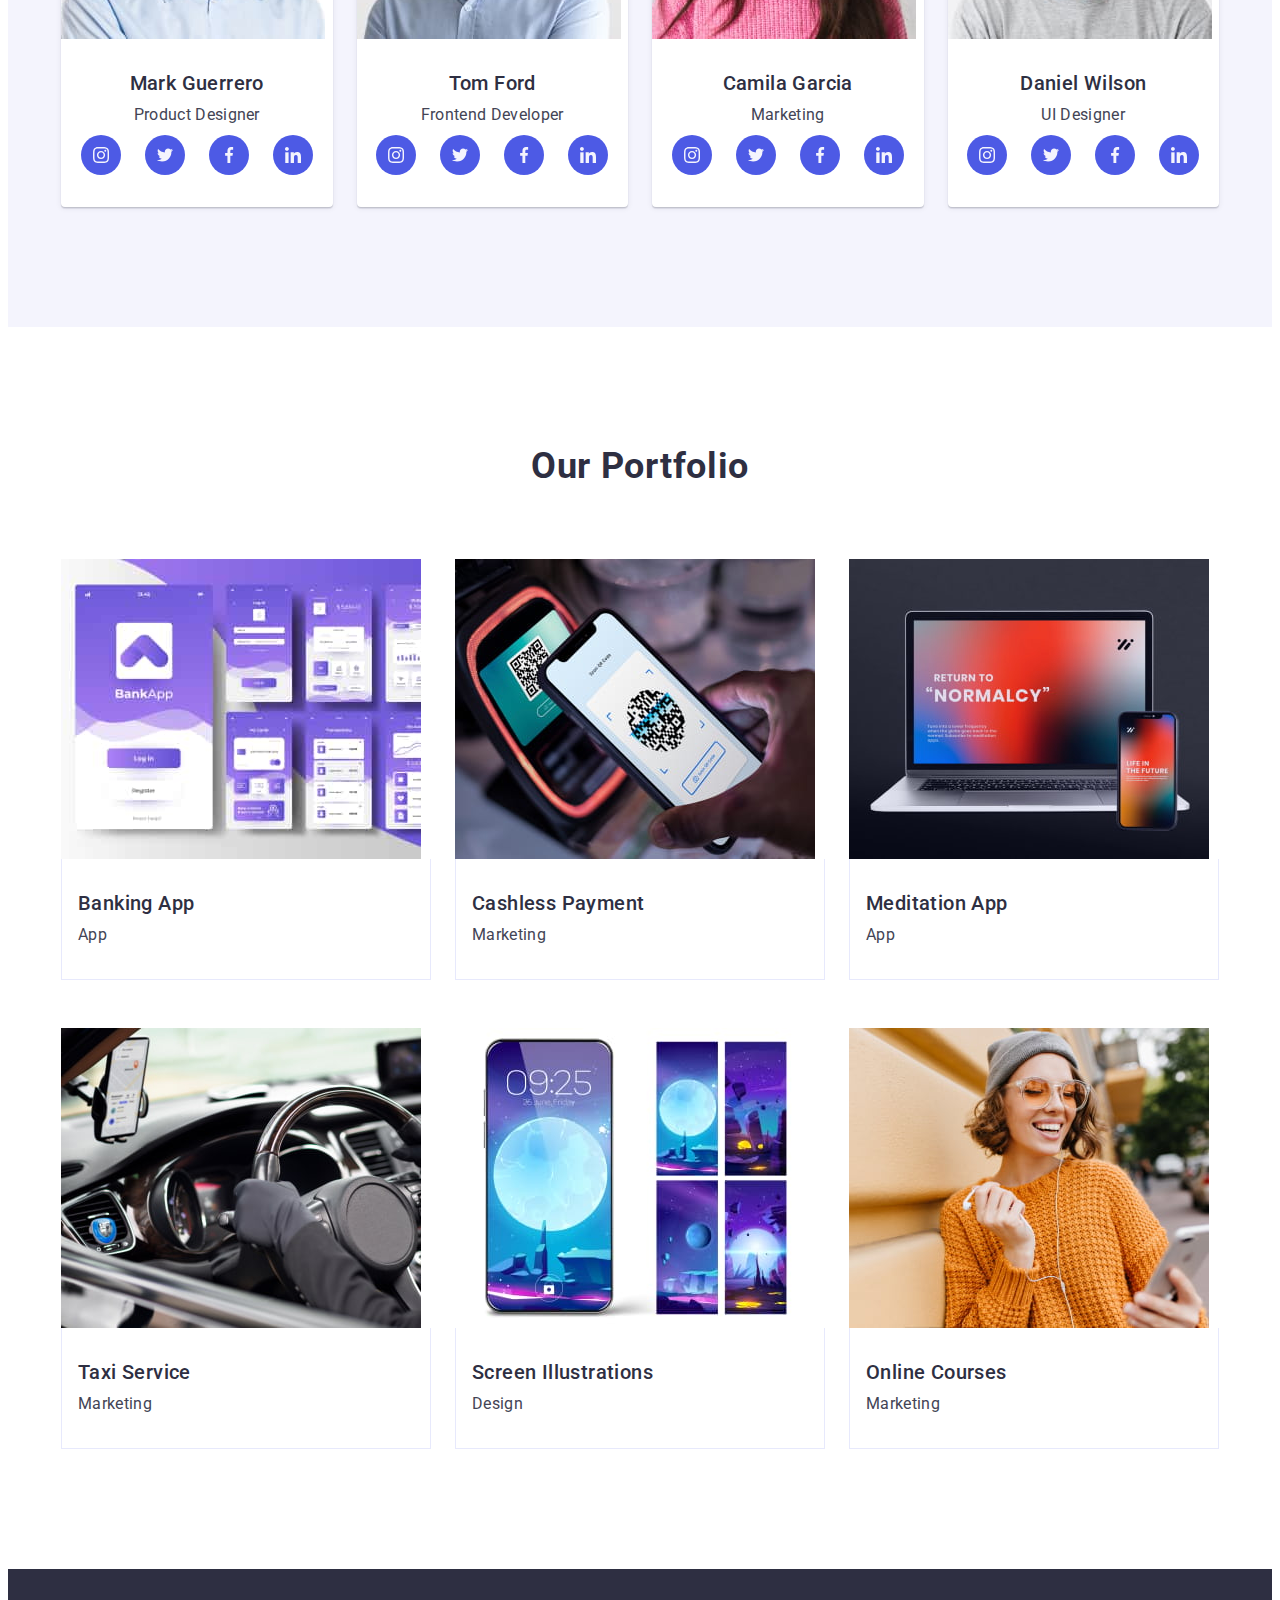
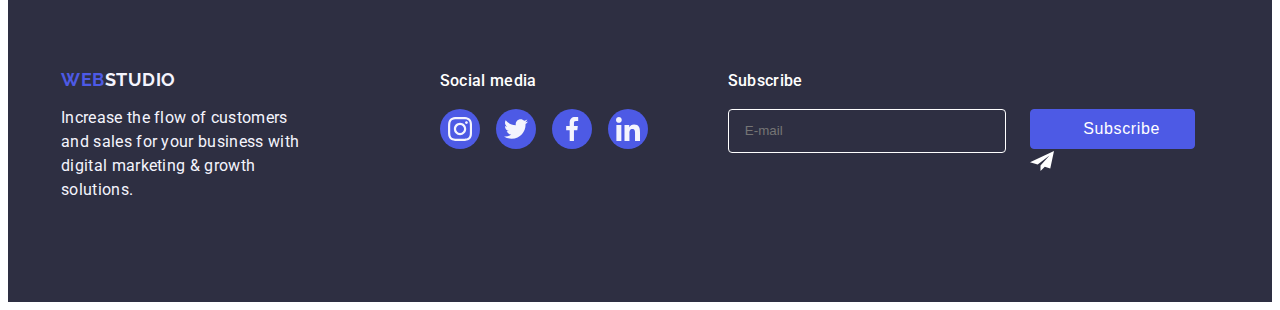
==== commit 6208e329: "next commit" ====
--- a/index.html
+++ b/index.html
@@ -483,19 +483,17 @@
           <form class="footer-form">
             <input
               class="footer-form-input"
-              id="user-email"
+              id="footer-user-email"
               type="email"
               placeholder="E-mail"
               required
               name="footer-user-email"
-              type="email"
             />
             <div class="footer-form-button-wraper">
-              <button class="footer-form-button" type="submit">Subscribe
-                <svg class="subscribe-icon" width="24" height="24"></svg>
+              <button class="footer-form-button" type="submit">Subscribe</button>
+                <svg class="subscribe-icon" width="24" height="24">
                   <use href="./images/icons.svg#icon-telegram"></use>
                 </svg>
-              </button>
             </div>
           </form>
         </div>
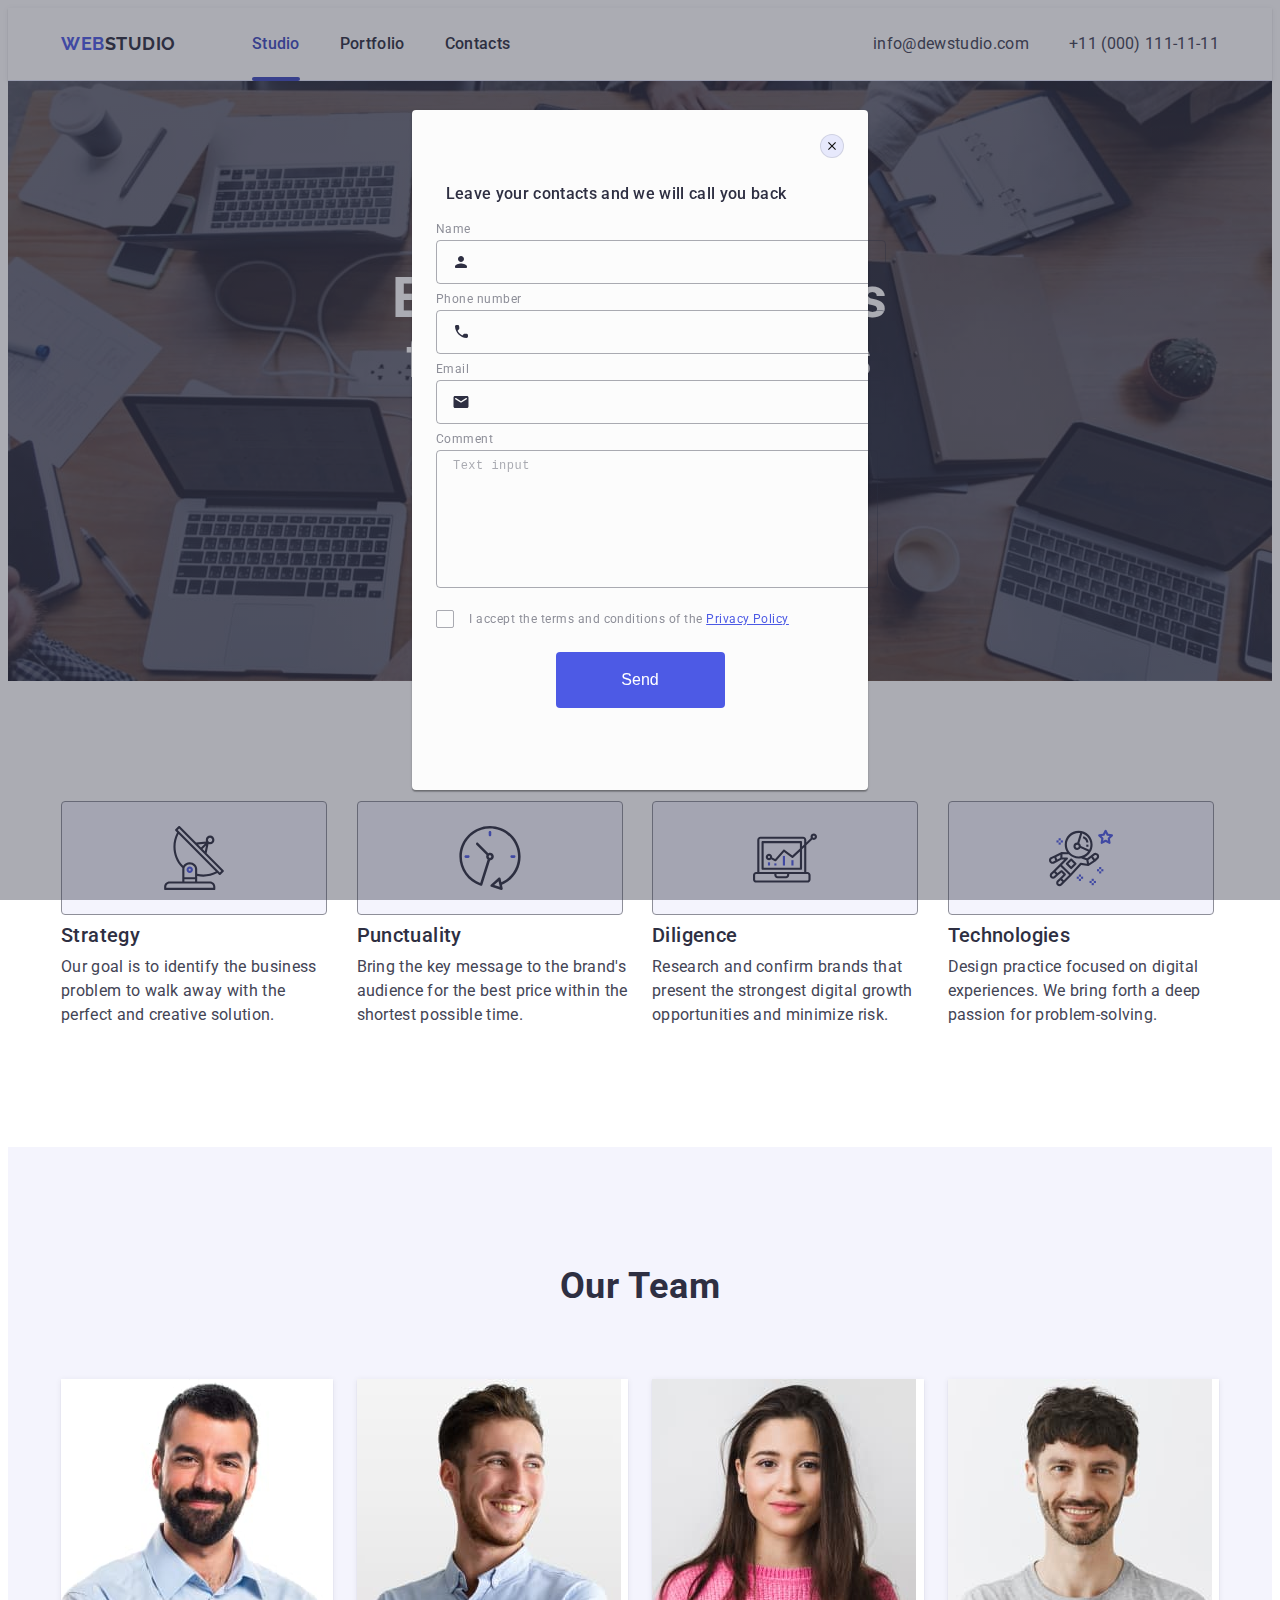
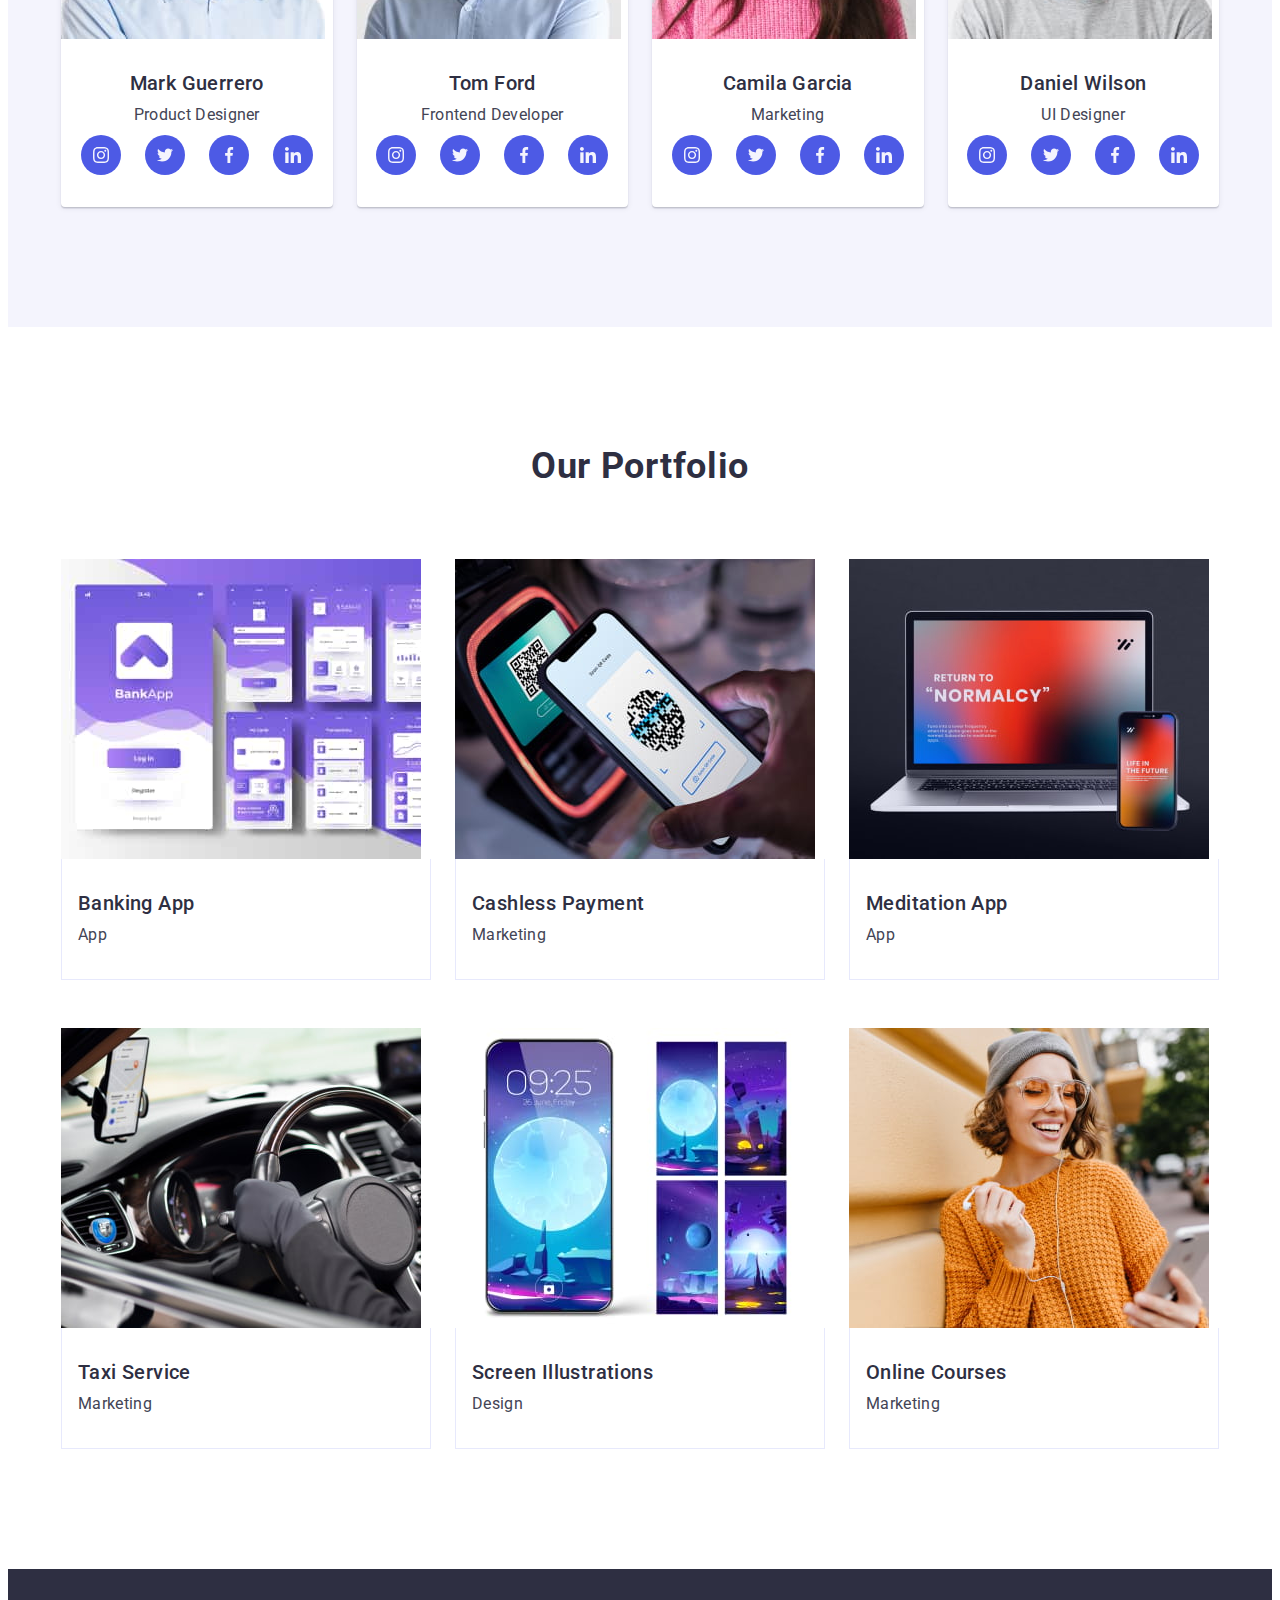
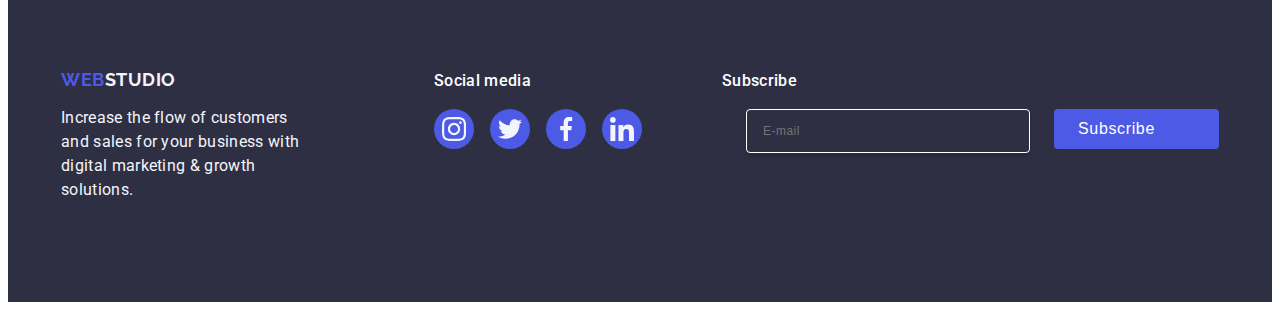
==== commit 4a7e7b71: "next commit" ====
--- a/index.html
+++ b/index.html
@@ -481,6 +481,7 @@
         <div class="footer-subscribe-form">
           <p class="page-footer-social-text">Subscribe</p>
           <form class="footer-form">
+            <label for="footer-user-email"></label>
             <input
               class="footer-form-input"
               id="footer-user-email"
@@ -490,10 +491,10 @@
               name="footer-user-email"
             />
             <div class="footer-form-button-wraper">
-              <button class="footer-form-button" type="submit">Subscribe</button>
-                <svg class="subscribe-icon" width="24" height="24">
+              <button class="footer-form-button" type="submit">Subscribe<svg class="subscribe-icon" width="24" height="24"></svg>
                   <use href="./images/icons.svg#icon-telegram"></use>
                 </svg>
+              </button>
             </div>
           </form>
         </div>
@@ -501,7 +502,7 @@
     </footer>
     <!-- CLOSE FOOTER -->
     <!-- MODAL WINDOWS -->
-     <div class="modal-backdrop">
+     <div class="modal-backdrop is-open">
       <div class="modal">
         <button class="modal-close-btn" type="button">
           <svg class="modal-close-icon" width="8" height="8">
@@ -522,24 +523,8 @@
                 type="text"
                 required
               />
-              <svg class="order-form-input-icon" width="24" height="24">
+              <svg class="order-form-input-icon" width="18" height="24">
                 <use href="./images/icons.svg#icon-person"></use>
-              </svg>
-            </div>
-          </div>
-          <div class="order-form-field-wrapper">
-            <label class="order-form-field-label" for="user-email">
-              Email
-            </label>
-            <div class="order-form-input-wrapper">
-              <input
-                class="order-form-input"
-                id="user-email"
-                name="user-email"
-                type="email"
-              />
-              <svg class="order-form-input-icon" width="24" height="24">
-                <use href="./images/icons.svg#icon-email"></use>
               </svg>
             </div>
           </div>
@@ -554,12 +539,28 @@
                 name="user-phone"
                 type="tel"
               />
-              <svg class="order-form-input-icon" width="24" height="24">
+              <svg class="order-form-input-icon" width="18" height="24">
                 <use href="./images/icons.svg#icon-phone"></use>
               </svg>
             </div>
           </div>
-          <div class="order-form-field-wrapper">
+           <div class="order-form-field-wrapper">
+            <label class="order-form-field-label" for="user-email">
+              Email
+            </label>
+            <div class="order-form-input-wrapper">
+              <input
+                class="order-form-input"
+                id="user-email"
+                name="user-email"
+                type="email"
+              />
+              <svg class="order-form-input-icon" width="18" height="24">
+                <use href="./images/icons.svg#icon-email"></use>
+              </svg>
+            </div>
+          </div>
+          <div class="order-form-comment-wrapper">
             <label class="order-form-field-label" for="user-comment">
               Comment
             </label>
@@ -574,15 +575,15 @@
           <div class="order-form-checkbox-wrapper">
             <input
               class="order-form-checkbox visually-hidden"
-              id="privacy-policy"
+              id="user-privacy"
               type="checkbox"
               name="privacy-policy"
               value="true"
               required
             />
-            <label class="order-form-checkbox-label" for="privacy-policy">
+            <label class="order-form-checkbox-label" for="user-privacy">
               <span class="order-form-custom-checkbox">
-                <svg class="order-form-checkbox-icon" width="10" height="10">
+                <svg class="order-form-checkbox-icon" width="10" height="8">
                   <use href="./images/icons.svg#icon-click"></use>
                 </svg>
               </span>
--- a/css/styles.css
+++ b/css/styles.css
@@ -510,35 +510,42 @@
 
 .footer-form {
   display: flex;
+  gap: 24px;
 }
 
 .footer-form-input {
   border: 1px solid #fff;
-  margin-right: 24px;
   border-radius: 4px;
   padding-left: 16px;
   width: 264px;
   height: 40px;
   color: #ffffff;
   background-color: transparent;
+  font-size: 12px;
+  line-height: 2;
+  letter-spacing: 0.04em;
+  box-shadow: 0px 4px 4px rgba(0, 0, 0, 0.15);
 }
 
 .footer-form-button {
-  border: 1px solid #4d5ae5;
+  display: flex;
+  align-items: center;
+  justify-content: center;
+  border: none;
   border-radius: 4px;
-  background: #4d5ae5;
+  background-color: #4d5ae5;
   font-weight: 500;
   font-size: 16px;
   line-height: 1.5;
   letter-spacing: 0.04em;
   color: #fff;
-  padding-left: 24px;
   min-width: 165px;
   height: 40px;
+  cursor: pointer;
 }
 
 .subscribe-icon {
-  fill: #ffffff;
+  margin-left: 16px;
 }
 
 /* ============= /FOOTER STYLES ============= */
@@ -560,7 +567,7 @@
   visibility: hidden;
   pointer-events: none;
   transition: opacity 250ms cubic-bezier(0.4, 0, 0.2, 1),
-  visibility 250ms cubic-bezier(0.4, 0, 0.2, 1);
+    visibility 250ms cubic-bezier(0.4, 0, 0.2, 1);
 }
 
 .modal-backdrop.is-open {
@@ -584,23 +591,33 @@
 }
 
 .modal-close-btn {
+  display: flex;
+  align-items: center;
+  justify-content: center;
   position: absolute;
+  background-color: #e7e9fc;
+  cursor: pointer;
   top: 24px;
   right: 24px;
   width: 24px;
   height: 24px;
-  border: rgba(0, 0, 0, 0.1);
-  border-radius: 100%;
+  border: 1px solid rgba(0, 0, 0, 0.1);
+  border-radius: 50%;
   fill: #111111;
   stroke-width: 1px;
   padding: 0;
   line-height: 0;
-  transition: stroke 250ms cubic-bezier(0.4, 0, 0.2, 1);
 }
 
 .modal-close-btn:hover,
 .modal-close-btn:focus {
-  stroke: #4d5ae5;
+  border: none;
+  background-color: #404bbf;
+  fill: #ffffff;
+}
+
+.modal-close-icon {
+  transition: fill 250ms cubic-bezier(0.4, 0, 0.2, 1);
 }
 
 .modal-slogan {
@@ -609,12 +626,13 @@
   font-size: 16px;
   line-height: 1.5;
   letter-spacing: 0.02em;
+  color: #2e2f42;
   margin-bottom: 16px;
   text-align: center;
 }
 
 .order-form-field-wrapper {
-  margin-bottom: 18px;
+  margin-bottom: 8px;
 }
 
 .order-form-field-label {
@@ -624,7 +642,7 @@
   line-height: 1, 17;
   letter-spacing: 0.04em;
   color: #8e8f99;
-  margin-bottom: 8px;
+  margin-bottom: 4px;
 }
 
 .order-form-input-wrapper {
@@ -641,6 +659,7 @@
   border-radius: 4px;
   background-color: transparent;
   padding-left: 38px;
+  outline: transparent;
   transition: border-color 250ms cubic-bezier(0.4, 0, 0.2, 1);
 }
 
@@ -661,15 +680,19 @@
 .order-form-input:focus + .order-form-input-icon {
   fill: #4d5ae5;
 }
+.order-form-comment-wrapper {
+  margin-bottom: 16px;
+}
 
 .order-form-comment {
   width: 100%;
-  height: 137px;
-  font-size: 18px;
-  letter-spacing: -0.02em;
-  color: #111111;
-  border: 1px solid rgba(17, 17, 17, 0.05);
-  border-radius: 13px;
+  height: 120px;
+  font-size: 12px;
+  line-height: 1.17;
+  letter-spacing: 0.04em;
+  color: rgba(46, 47, 66, 0.4);
+  border: 1px solid rgba(46, 47, 66, 0.4);
+  border-radius: 4px;
   background-color: transparent;
   padding: 8px 16px;
   resize: none;
@@ -677,10 +700,10 @@
 }
 
 .order-form-comment::placeholder {
-font-size: 12px;
-line-height: 1.17;
-letter-spacing: 0.04em;
-color: rgba(46, 47, 66, 0.4);
+  font-size: 12px;
+  line-height: 1.17;
+  letter-spacing: 0.04em;
+  color: rgba(46, 47, 66, 0.4);
 }
 
 .order-form-comment:focus {
@@ -689,40 +712,44 @@
 }
 
 .order-form-checkbox-wrapper {
-  margin-bottom: 40px;
+  margin-bottom: 24px;
 }
 
 .order-form-checkbox-label {
-  font-size: 14px;
-  letter-spacing: -0.02em;
-  color: rgba(142, 143, 153, 1);
+  font-size: 12px;
+  line-height: 1.17;
+  letter-spacing: 0.04em;
+  color: #8e8f99;
+}
+
+.order-form-custom-checkbox {
+  width: 16px;
+  height: 16px;
+  border: 1px solid rgba(46, 47, 66, 0.4);
+  border-radius: 2px;
+  display: inline-flex;
+  justify-content: center;
+  align-items: center;
+  cursor: pointer;
+  fill: transparent;
+  margin-right: 12px;
+  transition: background-color 250ms cubic-bezier(0.4, 0, 0.2, 1),
+    border 250ms cubic-bezier(0.4, 0, 0.2, 1),
+    fill 250ms cubic-bezier(0.4, 0, 0.2, 1);
 }
 
 .order-form-checkbox:checked
   + .order-form-checkbox-label
   > .order-form-custom-checkbox {
-  background-color: #4d5ae5;
-  border-color: #4d5ae5;
-  fill: #ffffff;
+  background-color: #404bbf;
+  border: none;
+  fill: #f4f4fd;
 }
 
 .order-form-checkbox:focus
   + .order-form-checkbox-label
   > .order-form-custom-checkbox {
   border-color: #4d5ae5;
-}
-
-.order-form-custom-checkbox {
-  display: inline-flex;
-  justify-content: center;
-  align-items: center;
-  width: 20px;
-  height: 20px;
-  border-radius: 6px;
-  border: 1px solid rgba(17, 17, 17, 0.14);
-  cursor: pointer;
-  fill: none;
-  margin-right: 12px;
 }
 
 .order-form-policy-link {
@@ -738,11 +765,15 @@
   margin-left: auto;
   margin-right: auto;
   padding: 16px 32px;
-  font-weight: 600;
-  font-size: 14px;
+  font-weight: 500;
+  font-size: 16px;
+  line-height: 1.5;
+  letter-spacing: 0.04;
   background-color: #4d5ae5;
   color: #ffffff;
-  transition: color 250ms linear, background-color 250ms linear;
+  cursor: pointer;
+  border: none;
+  transition: background-color 250ms cubic-bezier(0.4, 0, 0.2, 1);
 }
 
 .order-form-submit-btn:hover,
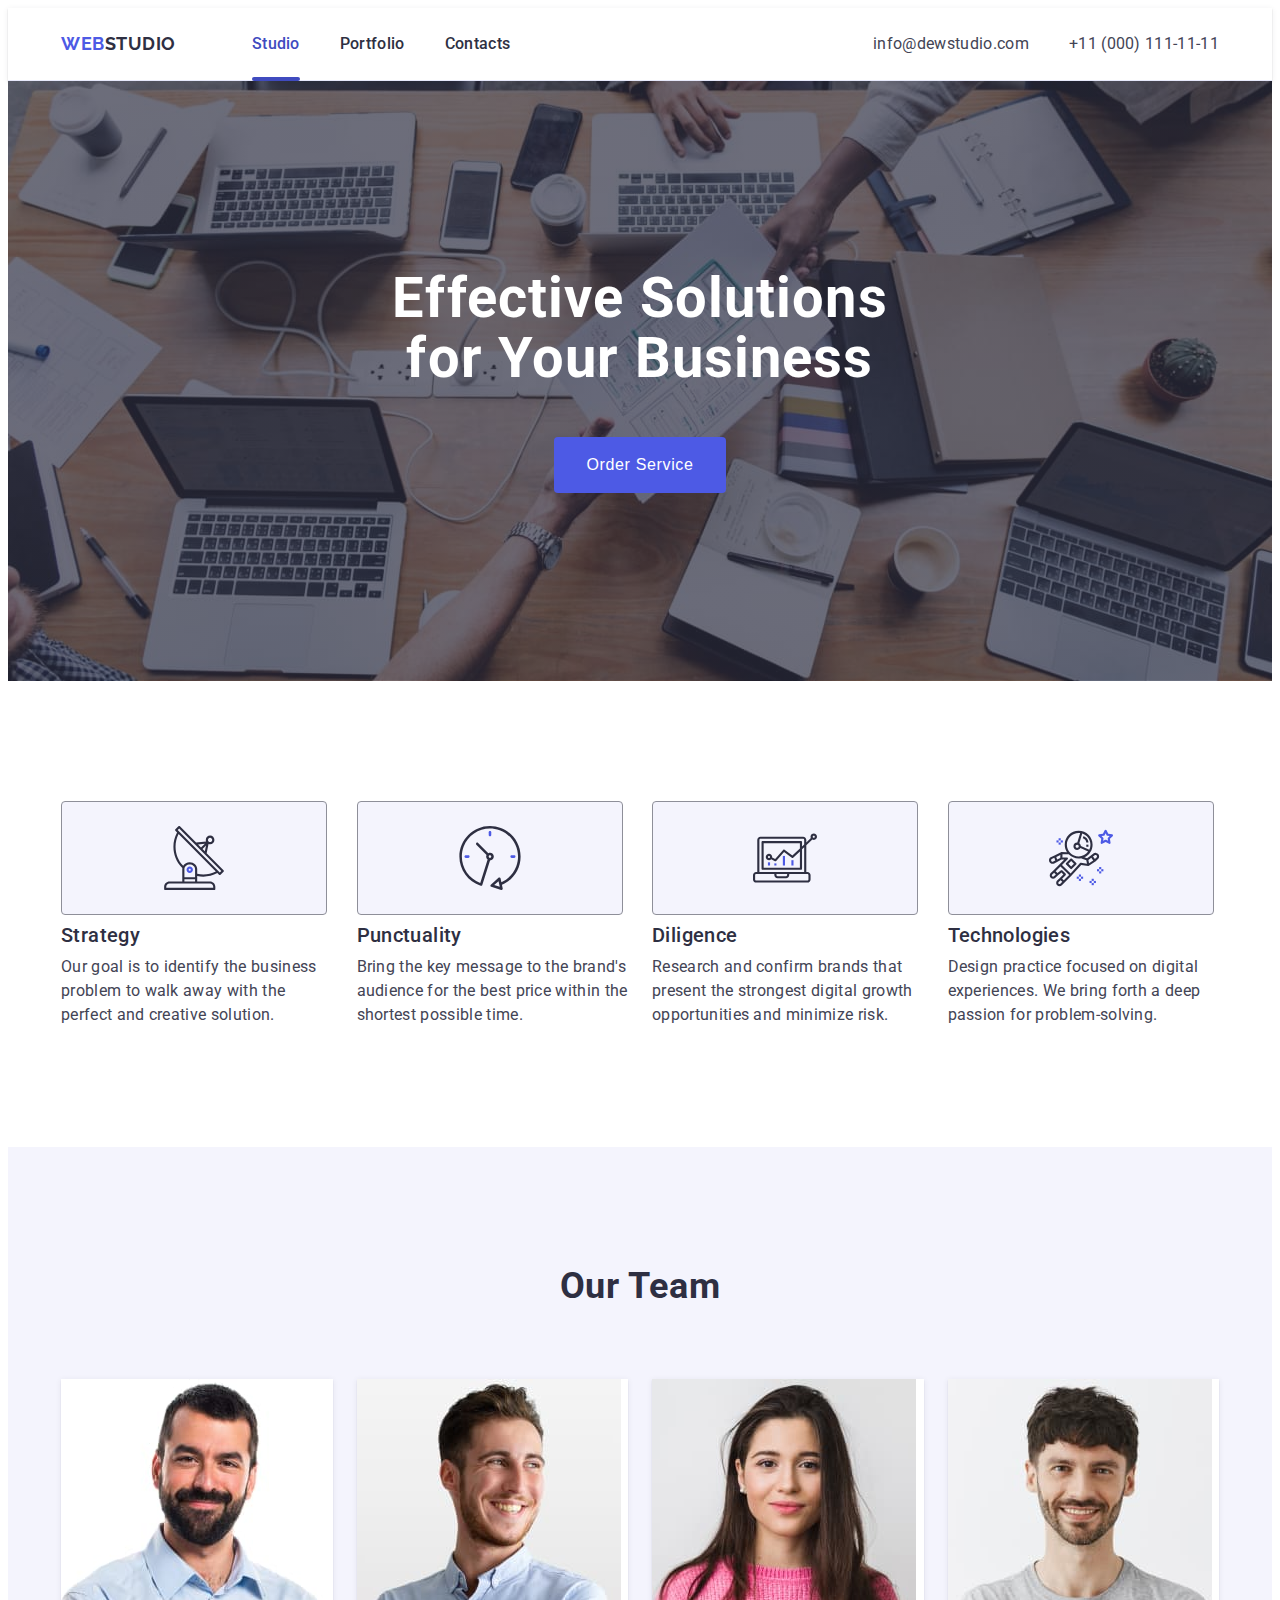
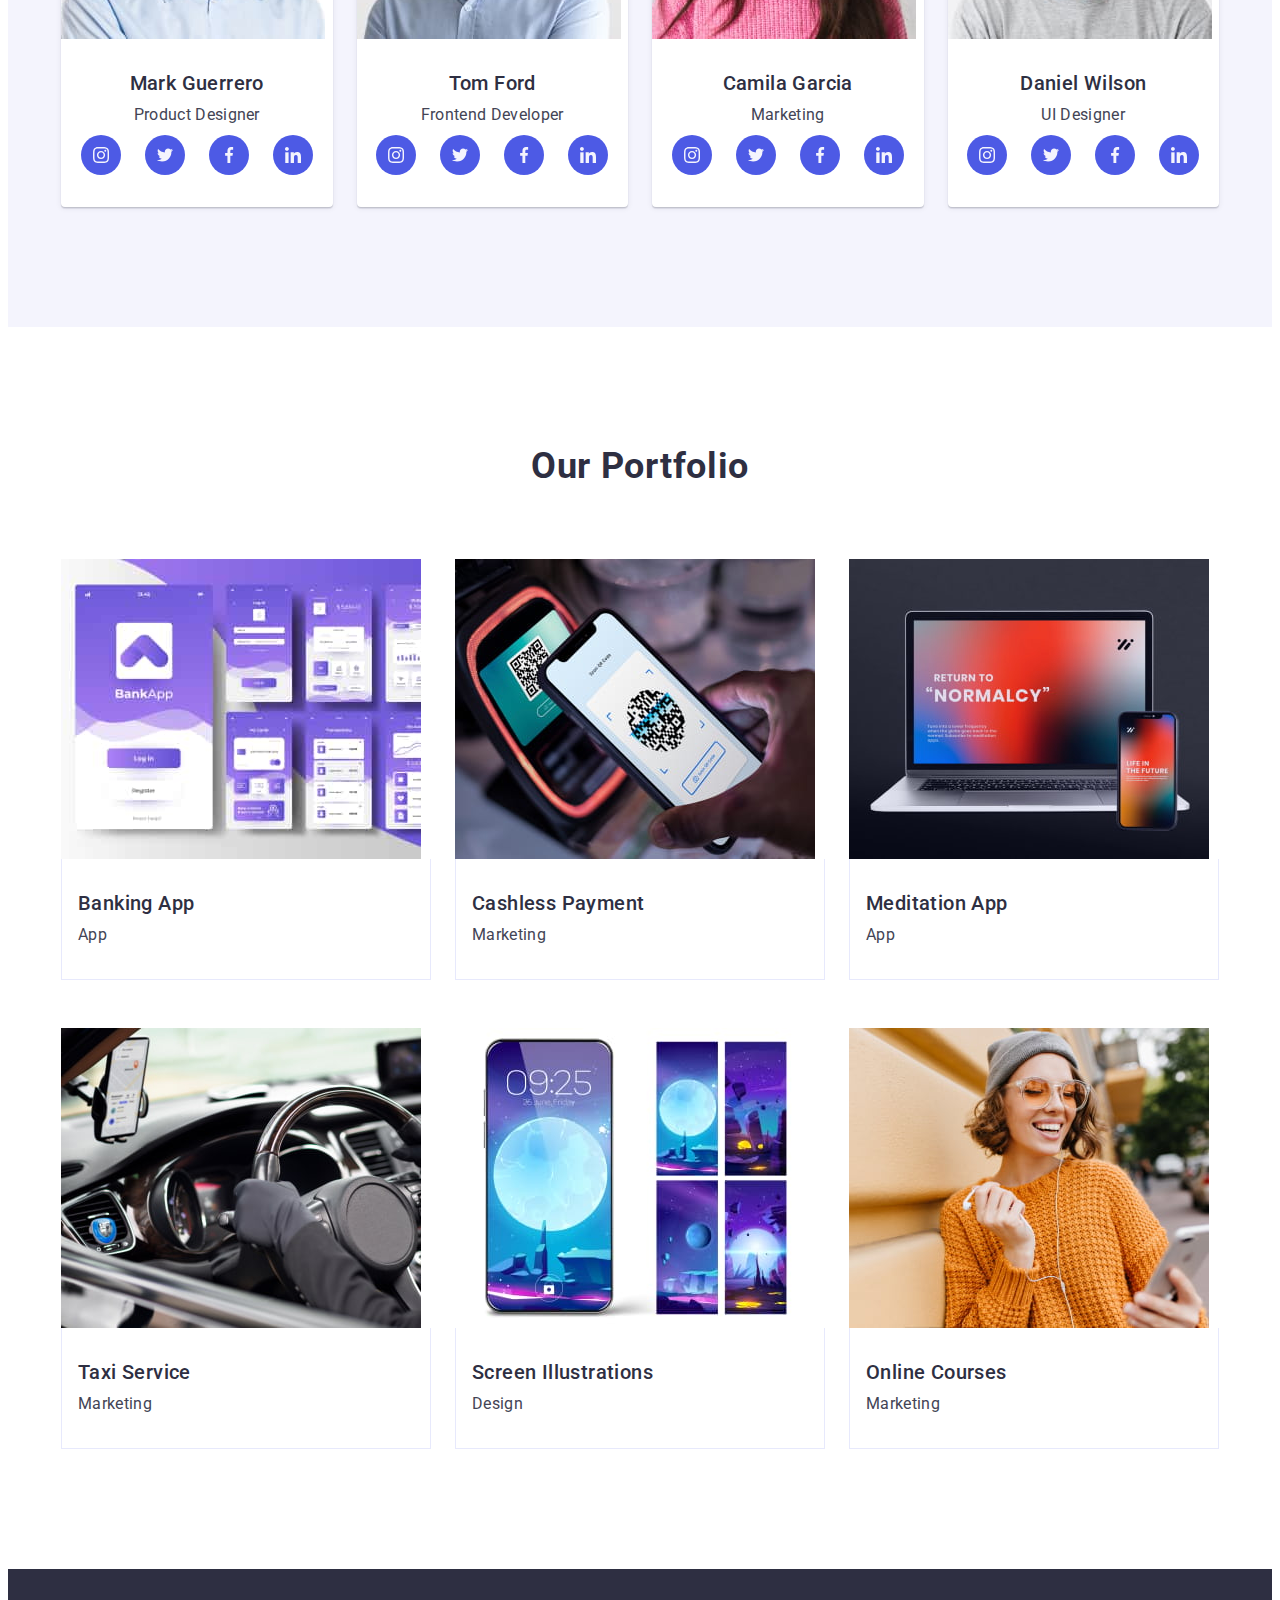
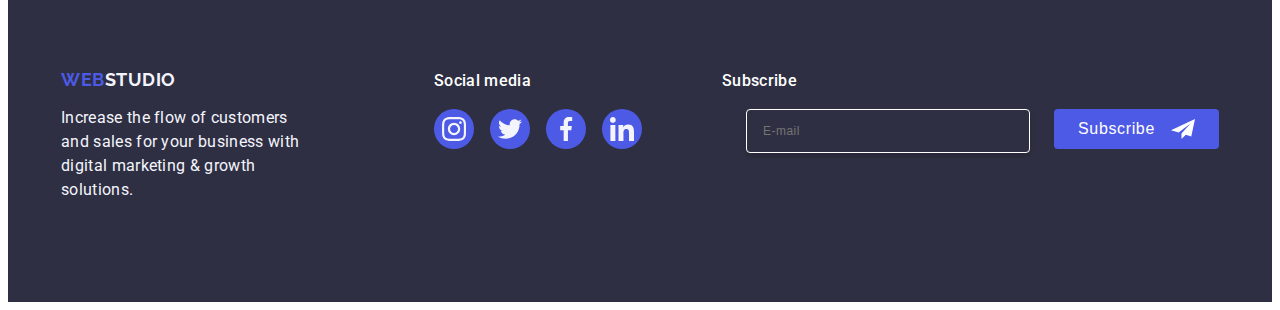
==== commit d178d4d4: "next commit" ====
--- a/index.html
+++ b/index.html
@@ -491,7 +491,8 @@
               name="footer-user-email"
             />
             <div class="footer-form-button-wraper">
-              <button class="footer-form-button" type="submit">Subscribe<svg class="subscribe-icon" width="24" height="24"></svg>
+              <button class="footer-form-button" type="submit">Subscribe
+                <svg class="subscribe-icon" width="24" height="24">
                   <use href="./images/icons.svg#icon-telegram"></use>
                 </svg>
               </button>
@@ -502,7 +503,7 @@
     </footer>
     <!-- CLOSE FOOTER -->
     <!-- MODAL WINDOWS -->
-     <div class="modal-backdrop is-open">
+     <div class="modal-backdrop">
       <div class="modal">
         <button class="modal-close-btn" type="button">
           <svg class="modal-close-icon" width="8" height="8">
--- a/css/styles.css
+++ b/css/styles.css
@@ -546,6 +546,7 @@
 
 .subscribe-icon {
   margin-left: 16px;
+  fill: #ffffff;
 }
 
 /* ============= /FOOTER STYLES ============= */
@@ -639,7 +640,7 @@
   display: block;
   font-weight: 400;
   font-size: 12px;
-  line-height: 1, 17;
+  line-height: 1.17;
   letter-spacing: 0.04em;
   color: #8e8f99;
   margin-bottom: 4px;
@@ -768,7 +769,7 @@
   font-weight: 500;
   font-size: 16px;
   line-height: 1.5;
-  letter-spacing: 0.04;
+  letter-spacing: 0.04em;
   background-color: #4d5ae5;
   color: #ffffff;
   cursor: pointer;
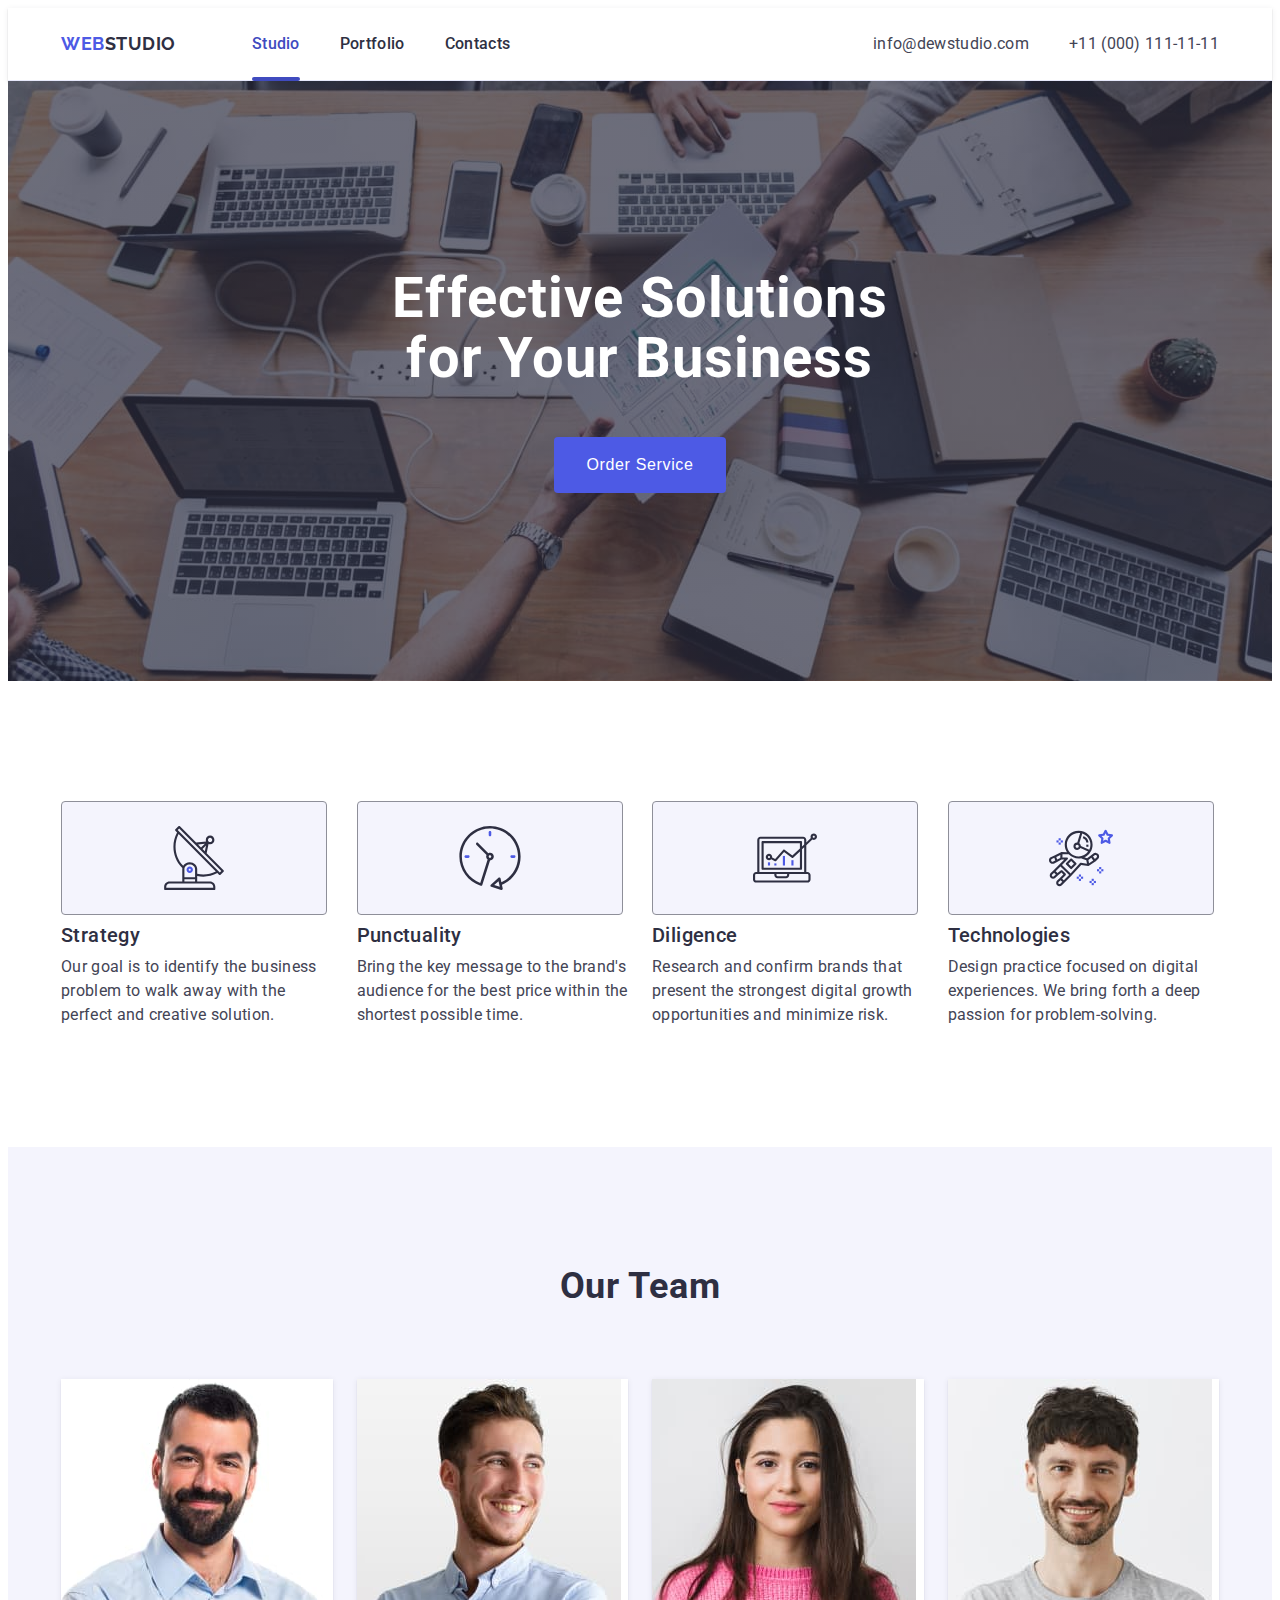
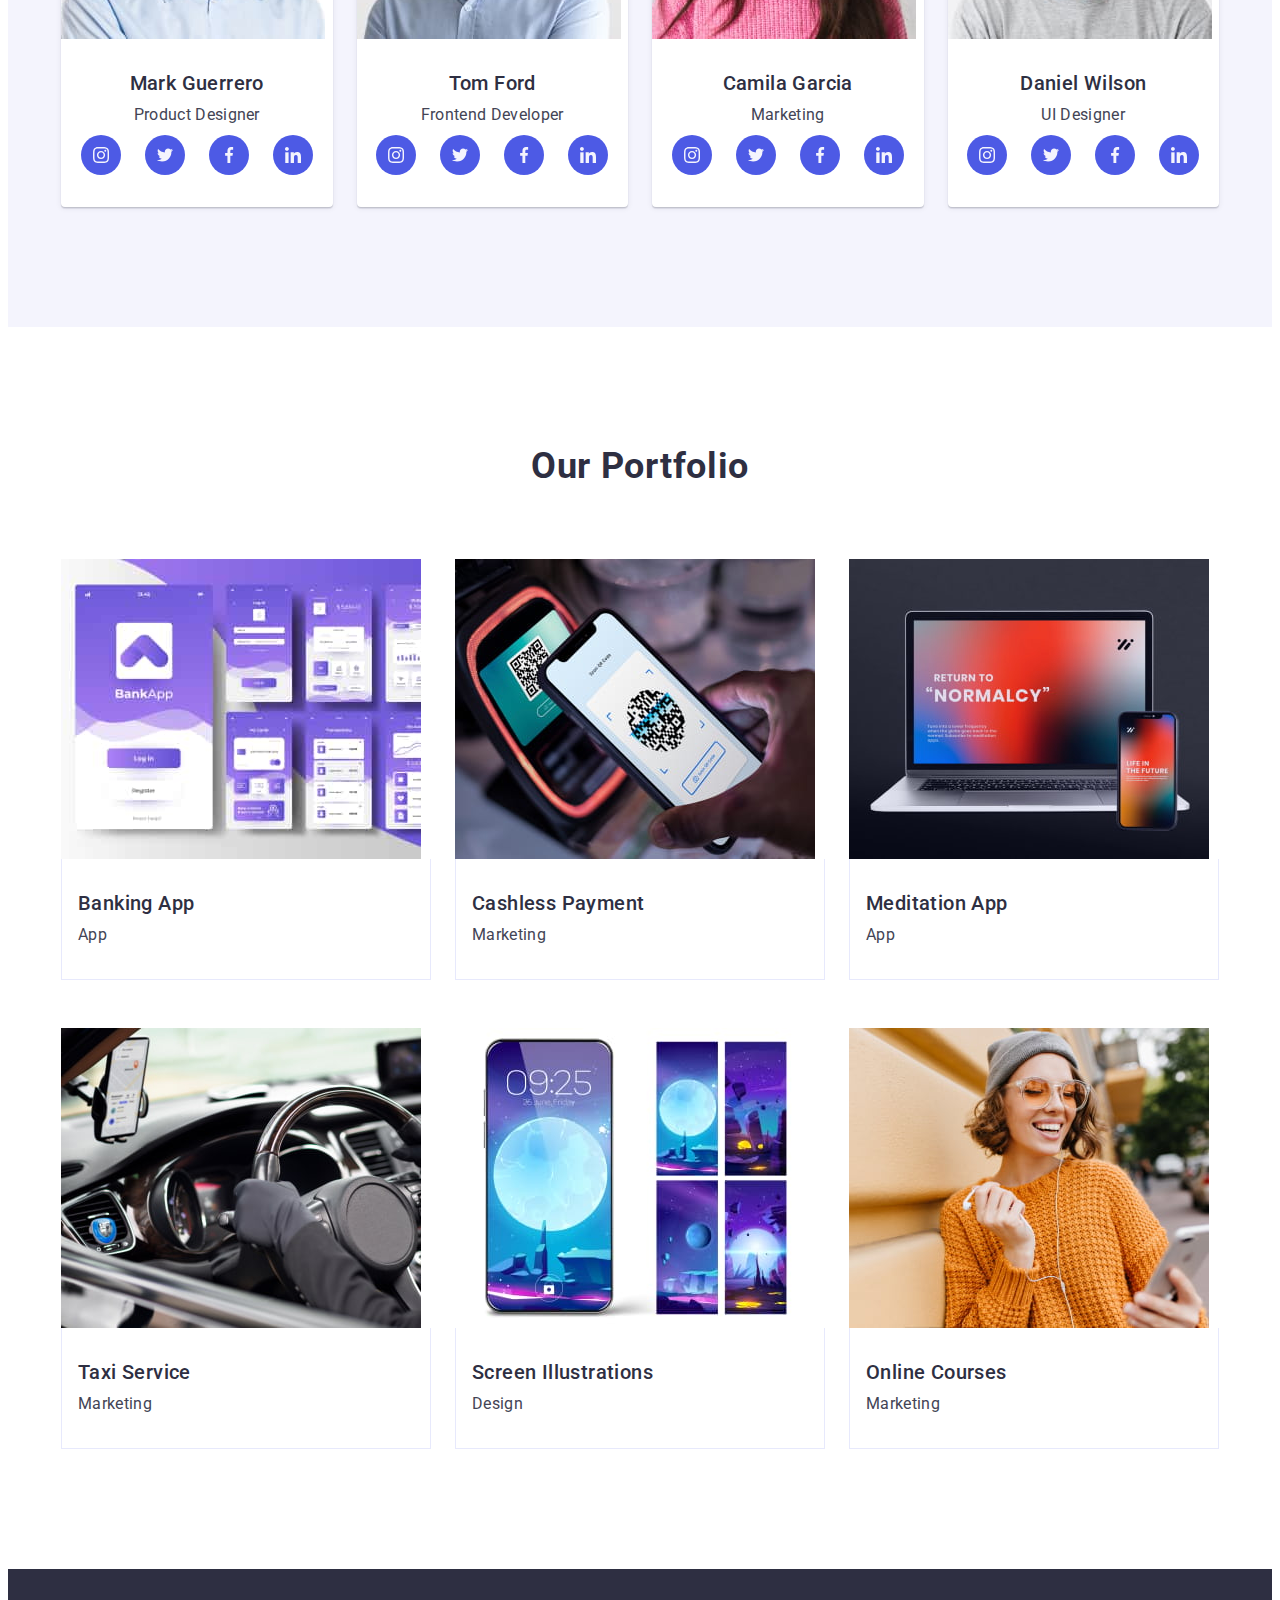
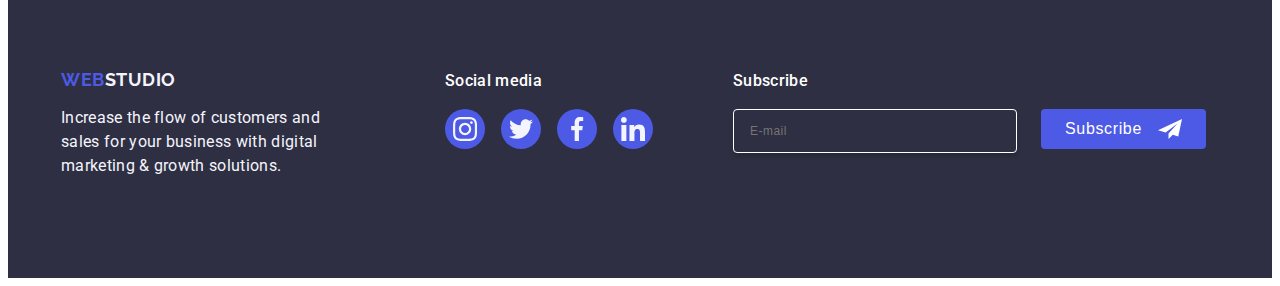
==== commit e17cdeb3: "next commit" ====
--- a/index.html
+++ b/index.html
@@ -481,7 +481,7 @@
         <div class="footer-subscribe-form">
           <p class="page-footer-social-text">Subscribe</p>
           <form class="footer-form">
-            <label for="footer-user-email"></label>
+            <label class="footer-form-label" for="footer-user-email">
             <input
               class="footer-form-input"
               id="footer-user-email"
@@ -490,8 +490,10 @@
               required
               name="footer-user-email"
             />
+            </label>
             <div class="footer-form-button-wraper">
-              <button class="footer-form-button" type="submit">Subscribe
+              <button class="footer-form-button" type="submit">
+                Subscribe
                 <svg class="subscribe-icon" width="24" height="24">
                   <use href="./images/icons.svg#icon-telegram"></use>
                 </svg>
@@ -503,7 +505,7 @@
     </footer>
     <!-- CLOSE FOOTER -->
     <!-- MODAL WINDOWS -->
-     <div class="modal-backdrop">
+    <div class="modal-backdrop">
       <div class="modal">
         <button class="modal-close-btn" type="button">
           <svg class="modal-close-icon" width="8" height="8">
@@ -530,9 +532,7 @@
             </div>
           </div>
           <div class="order-form-field-wrapper">
-            <label class="order-form-field-label" for="user-phone">
-              Phone number
-            </label>
+            <label class="order-form-field-label" for="user-phone">Phone</label>
             <div class="order-form-input-wrapper">
               <input
                 class="order-form-input"
@@ -545,7 +545,7 @@
               </svg>
             </div>
           </div>
-           <div class="order-form-field-wrapper">
+          <div class="order-form-field-wrapper">
             <label class="order-form-field-label" for="user-email">
               Email
             </label>
@@ -578,7 +578,7 @@
               class="order-form-checkbox visually-hidden"
               id="user-privacy"
               type="checkbox"
-              name="privacy-policy"
+              name="user-privacy"
               value="true"
               required
             />
@@ -589,9 +589,7 @@
                 </svg>
               </span>
               I accept the terms and conditions of the
-              <a class="order-form-policy-link" href="">
-                Privacy Policy
-              </a>
+              <a class="order-form-policy-link" href=""> Privacy Policy </a>
             </label>
           </div>
           <button class="order-form-submit-btn" type="submit">Send</button>
--- a/css/styles.css
+++ b/css/styles.css
@@ -513,6 +513,15 @@
   gap: 24px;
 }
 
+/* .footer-form-label {
+  font-weight: 500;
+  font-size: 16px;
+  line-height: 1.5;
+  letter-spacing: 0.02em;
+  margin-bottom: 16px;
+  color: #ffffff;
+} */
+
 .footer-form-input {
   border: 1px solid #fff;
   border-radius: 4px;
@@ -589,6 +598,7 @@
   background: #fcfcfc;
   box-shadow: 0 1px 1px 0 rgba(0, 0, 0, 0.14), 0 1px 3px 0 rgba(0, 0, 0, 0.12),
     0 2px 1px 0 rgba(0, 0, 0, 0.2);
+  transition: transform 250ms cubic-bezier(0.4, 0, 0.2, 1);
 }
 
 .modal-close-btn {
@@ -608,6 +618,7 @@
   stroke-width: 1px;
   padding: 0;
   line-height: 0;
+  transition: background-color 250ms cubic-bezier(0.4, 0, 0.2, 1), border 250ms cubic-bezier(0.4, 0, 0.2, 1);
 }
 
 .modal-close-btn:hover,
@@ -694,6 +705,7 @@
   color: rgba(46, 47, 66, 0.4);
   border: 1px solid rgba(46, 47, 66, 0.4);
   border-radius: 4px;
+  outline: transparent;
   background-color: transparent;
   padding: 8px 16px;
   resize: none;
